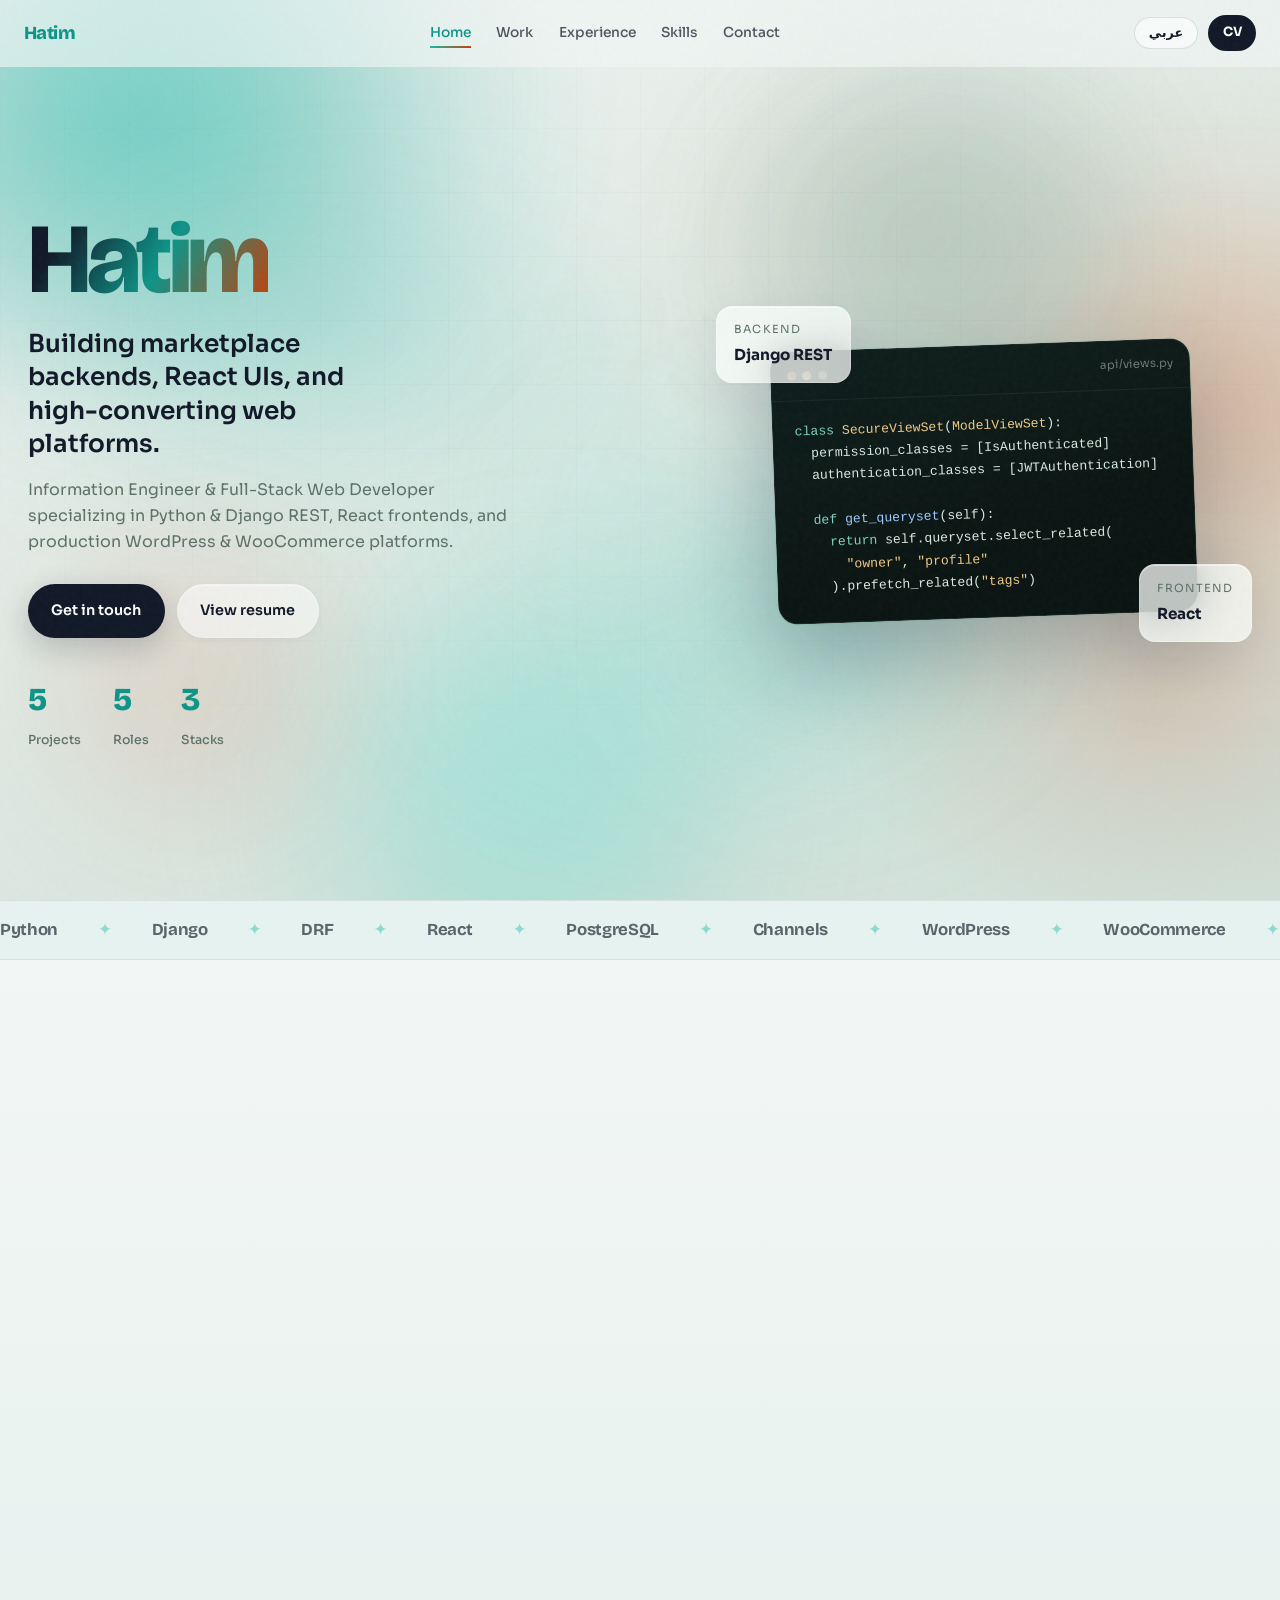
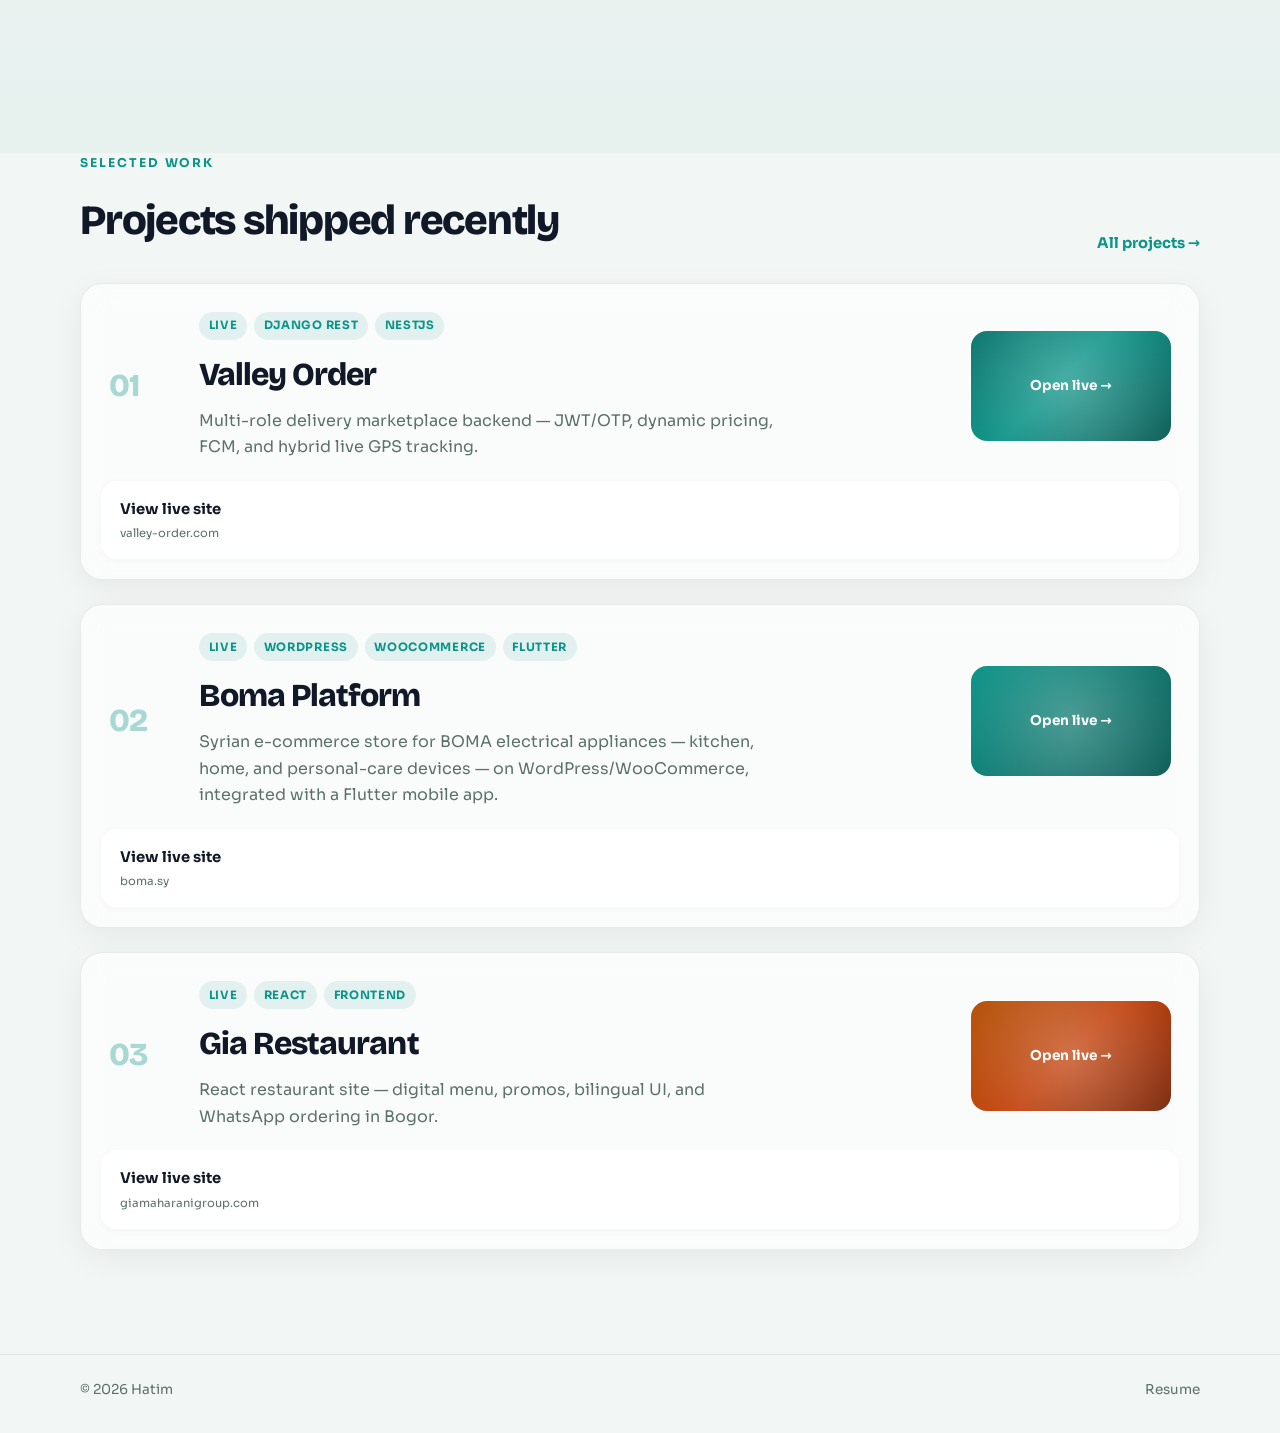
==== index.html @ 48b0f2b5 "Initial commit: Hatim Slami static developer portfolio. Co-authored-by: Cursor <cursoragent@cursor.c" ====
﻿<!DOCTYPE html>
<html lang="en">
<head>
  <meta charset="UTF-8">
  <meta name="viewport" content="width=device-width, initial-scale=1.0">
  <meta name="description" content="Hatim — Information Engineer & Full-Stack Web Developer specializing in Python, Django REST Framework, WordPress & WooCommerce.">
  <title>Hatim | Python (Django) & Full-Stack Developer</title>
  <link rel="preconnect" href="https://fonts.googleapis.com">
  <link rel="preconnect" href="https://fonts.gstatic.com" crossorigin>
  <link href="https://fonts.googleapis.com/css2?family=Bricolage+Grotesque:opsz,wght@12..96,500;12..96,700;12..96,800&family=Sora:wght@400;500;600;700&family=IBM+Plex+Sans+Arabic:wght@400;500;600;700&display=swap" rel="stylesheet">
  <link rel="stylesheet" href="css/styles.css">
</head>
<body data-page="home">
  <div class="cursor-glow" id="cursorGlow" aria-hidden="true"></div>
  <div class="noise" aria-hidden="true"></div>

  <header class="site-header" id="header">
    <a class="logo" href="index.html"><span>Hatim</span></a>
    <nav class="nav" id="nav">
      <a href="index.html" data-nav="home" data-i18n="nav.home">Home</a>
      <a href="work.html" data-nav="work" data-i18n="nav.work">Work</a>
      <a href="experience.html" data-nav="experience" data-i18n="nav.experience">Experience</a>
      <a href="skills.html" data-nav="skills" data-i18n="nav.skills">Skills</a>
      <a href="contact.html" data-nav="contact" data-i18n="nav.contact">Contact</a>
    </nav>
    <div class="header-actions">
      <button class="lang-toggle" type="button" data-i18n-aria="nav.langAria">عربي</button>
      <a class="header-cta" href="resume.html" data-i18n="nav.cv">CV</a>
      <button class="nav-toggle" id="navToggle" data-i18n-aria="nav.menu" aria-label="Menu">
        <span></span><span></span>
      </button>
    </div>
  </header>

  <main>
    <section class="hero">
      <div class="hero-bg" aria-hidden="true">
        <div class="hero-mesh"></div>
        <div class="aurora" id="aurora">
          <div class="aurora-blob aurora-blob-1"></div>
          <div class="aurora-blob aurora-blob-2"></div>
          <div class="aurora-blob aurora-blob-3"></div>
          <div class="aurora-blob aurora-blob-4"></div>
          <div class="aurora-plasma"></div>
        </div>
        <div class="hero-orb hero-orb-1"></div>
        <div class="hero-orb hero-orb-2"></div>
        <div class="hero-orb hero-orb-3"></div>
        <div class="hero-lines"></div>
      </div>

      <div class="hero-content">
        <p class="hero-brand split-text single" data-split="brand">
          <span class="word">Hatim</span>
        </p>
        <h1 class="split-text" data-split="headline" data-i18n="home.headline">Building marketplace backends, React UIs, and high-converting web platforms.</h1>
        <p class="hero-lead reveal-blur" data-delay="1" data-i18n="home.lead">
          Information Engineer &amp; Full-Stack Web Developer specializing in Python &amp; Django REST, React frontends, and production WordPress &amp; WooCommerce platforms.
        </p>
        <div class="hero-actions reveal-blur" data-delay="2">
          <a class="btn btn-primary magnetic" href="contact.html" data-i18n="home.ctaTouch"><span>Get in touch</span></a>
          <a class="btn btn-ghost magnetic" href="resume.html" data-i18n="home.ctaCv"><span>View resume</span></a>
        </div>
        <div class="hero-stats reveal-blur" data-delay="3">
          <div><strong data-count="5">0</strong><span data-i18n="home.statProjects">Projects</span></div>
          <div><strong data-count="5">0</strong><span data-i18n="home.statRoles">Roles</span></div>
          <div><strong data-count="3">0</strong><span data-i18n="home.statStacks">Stacks</span></div>
        </div>
      </div>

      <div class="hero-visual reveal-scale" aria-hidden="true">
        <div class="stack-card stack-card-1">
          <span class="stack-label" data-i18n="home.stackBackend">Backend</span>
          <strong>Django REST</strong>
        </div>
        <div class="stack-card stack-card-2">
          <span class="stack-label" data-i18n="home.stackFrontend">Frontend</span>
          <strong>React</strong>
        </div>
        <div class="code-panel">
          <div class="code-top">
            <span></span><span></span><span></span>
            <em>api/views.py</em>
          </div>
          <pre><code><span class="kw">class</span> <span class="type">SecureViewSet</span>(<span class="type">ModelViewSet</span>):
  permission_classes = [IsAuthenticated]
  authentication_classes = [JWTAuthentication]

  <span class="kw">def</span> <span class="fn">get_queryset</span>(self):
    <span class="kw">return</span> self.queryset.select_related(
      <span class="type">"owner"</span>, <span class="type">"profile"</span>
    ).prefetch_related(<span class="type">"tags"</span>)</code></pre>
        </div>
      </div>
    </section>

    <div class="marquee" aria-hidden="true">
      <div class="marquee-track">
        <span>Python</span><span>Django</span><span>DRF</span><span>React</span><span>PostgreSQL</span><span>Channels</span><span>WordPress</span><span>WooCommerce</span><span>NestJS</span>
        <span>Python</span><span>Django</span><span>DRF</span><span>React</span><span>PostgreSQL</span><span>Channels</span><span>WordPress</span><span>WooCommerce</span><span>NestJS</span>
      </div>
    </div>

    <section class="section about">
      <div class="container narrow">
        <p class="eyebrow reveal-blur" data-i18n="home.aboutEyebrow">About</p>
        <h2 class="split-text" data-split="section" data-i18n="home.aboutTitle">Full-stack engineer focused on APIs, React UIs, and conversion.</h2>
        <p class="reveal-blur" data-i18n="home.aboutBody">
          I design and ship Django REST backends with JWT auth, realtime tracking, and clean data models —
          plus React frontends and production WordPress &amp; WooCommerce platforms tuned for speed, security, and UX.
        </p>
        <div class="home-preview reveal-blur">
          <div class="home-preview-grid">
            <article class="home-card">
              <strong data-i18n="home.cardWork">Work</strong>
              <span data-i18n="home.cardWorkBody">Live: Valley Order, Adam Events, Boma, Digital Arabic, Gia, and more.</span>
              <a href="work.html" data-i18n="home.cardWorkLink">View projects →</a>
            </article>
            <article class="home-card">
              <strong data-i18n="home.cardExp">Experience</strong>
              <span data-i18n="home.cardExpBody">Marketplace backend at Valley Order (Jibran), plus WordPress &amp; React delivery.</span>
              <a href="experience.html" data-i18n="home.cardExpLink">See timeline →</a>
            </article>
            <article class="home-card">
              <strong data-i18n="home.cardSkills">Skills</strong>
              <span data-i18n="home.cardSkillsBody">Django REST, React, PostgreSQL, Channels, WooCommerce, and CI/CD.</span>
              <a href="skills.html" data-i18n="home.cardSkillsLink">Explore skills →</a>
            </article>
          </div>
        </div>
      </div>
    </section>

    <section class="section featured-work">
      <div class="container">
        <div class="featured-head reveal-blur">
          <div>
            <p class="eyebrow" data-i18n="home.featuredEyebrow">Selected work</p>
            <h2 data-i18n="home.featuredTitle">Projects shipped recently</h2>
          </div>
          <a href="work.html" data-i18n="home.featuredAll">All projects →</a>
        </div>

        <div class="work-list">
          <article class="work-item spotlight-card tilt-card reveal-blur">
            <div class="spotlight" aria-hidden="true"></div>
            <div class="tilt-glow" aria-hidden="true"></div>
            <a class="work-main-link" href="https://valley-order.com/" target="_blank" rel="noopener" aria-label="Open Valley Order">
              <div class="work-index">01</div>
              <div class="work-body">
                <div class="work-tags"><span data-i18n="tag.live">Live</span><span>Django REST</span><span>NestJS</span></div>
                <h3 data-i18n="home.valleyTitle">Valley Order</h3>
                <p data-i18n="home.valleyDesc">Multi-role delivery marketplace backend — JWT/OTP, dynamic pricing, FCM, and hybrid live GPS tracking.</p>
              </div>
              <div class="work-preview valley">
                <div class="preview-glow"></div>
                <span data-i18n="home.bomaPreview">Open live →</span>
              </div>
            </a>
            <div class="work-actions work-actions-grid cols-1">
              <a class="work-action live" href="https://valley-order.com/" target="_blank" rel="noopener">
                <strong data-i18n="home.bomaAction">View live site</strong>
                <span>valley-order.com</span>
              </a>
            </div>
          </article>

          <article class="work-item spotlight-card tilt-card reveal-blur">
            <div class="spotlight" aria-hidden="true"></div>
            <div class="tilt-glow" aria-hidden="true"></div>
            <a class="work-main-link" href="https://boma.sy/" target="_blank" rel="noopener" aria-label="Open Boma Platform">
              <div class="work-index">02</div>
              <div class="work-body">
                <div class="work-tags"><span data-i18n="tag.live">Live</span><span>WordPress</span><span>WooCommerce</span><span>Flutter</span></div>
                <h3>Boma Platform</h3>
                <p data-i18n="home.bomaDesc">Syrian e-commerce store for BOMA electrical appliances — kitchen, home, and personal-care devices — on WordPress/WooCommerce, integrated with a Flutter mobile app.</p>
              </div>
              <div class="work-preview">
                <div class="preview-glow"></div>
                <span data-i18n="home.bomaPreview">Open live →</span>
              </div>
            </a>
            <div class="work-actions work-actions-grid cols-1">
              <a class="work-action live" href="https://boma.sy/" target="_blank" rel="noopener">
                <strong data-i18n="home.bomaAction">View live site</strong>
                <span>boma.sy</span>
              </a>
            </div>
          </article>

          <article class="work-item spotlight-card tilt-card reveal-blur">
            <div class="spotlight" aria-hidden="true"></div>
            <div class="tilt-glow" aria-hidden="true"></div>
            <a class="work-main-link" href="https://www.giamaharanigroup.com/" target="_blank" rel="noopener" aria-label="Open Gia">
              <div class="work-index">03</div>
              <div class="work-body">
                <div class="work-tags"><span data-i18n="tag.live">Live</span><span>React</span><span>Frontend</span></div>
                <h3 data-i18n="home.giaTitle">Gia Restaurant</h3>
                <p data-i18n="home.giaDesc">React restaurant site — digital menu, promos, bilingual UI, and WhatsApp ordering in Bogor.</p>
              </div>
              <div class="work-preview gia">
                <div class="preview-glow"></div>
                <span data-i18n="home.bomaPreview">Open live →</span>
              </div>
            </a>
            <div class="work-actions work-actions-grid cols-1">
              <a class="work-action live" href="https://www.giamaharanigroup.com/" target="_blank" rel="noopener">
                <strong data-i18n="home.bomaAction">View live site</strong>
                <span>giamaharanigroup.com</span>
              </a>
            </div>
          </article>
        </div>
      </div>
    </section>
  </main>

  <footer class="site-footer">
    <div class="container footer-inner">
      <span>© <span id="year"></span> Hatim</span>
      <a href="resume.html" data-i18n="footer.resume">Resume (PDF)</a>
    </div>
  </footer>

  <script src="js/i18n.js"></script>
  <script src="js/main.js"></script>
</body>
</html>
---- css/styles.css ----
:root {
  --ink: #111827;
  --ink-soft: #1f2937;
  --muted: #5c7168;
  --paper: #f2f6f4;
  --paper-2: #e5ede8;
  --teal: #0d9488;
  --teal-bright: #14b8a6;
  --mint: #5eead4;
  --copper: #c2410c;
  --copper-bright: #ea580c;
  --white: #fbfffd;
  --ease: cubic-bezier(0.16, 1, 0.3, 1);
  --ease-spring: cubic-bezier(0.34, 1.45, 0.64, 1);
  --font-display: "Bricolage Grotesque", system-ui, sans-serif;
  --font-body: "Sora", system-ui, sans-serif;
  --spotlight: rgba(13, 148, 136, 0.18);
  --glow-teal: rgba(20, 184, 166, 0.45);
  --glow-copper: rgba(194, 65, 12, 0.4);
  --glass: rgba(255, 255, 255, 0.62);
  --glass-border: rgba(17, 24, 39, 0.08);
  --glass-blur: 14px;
  --radius-lg: 22px;
  --radius-md: 16px;
  --shadow-soft: 0 8px 32px rgba(17, 24, 39, 0.06);
  --shadow-elevated: 0 20px 60px rgba(17, 24, 39, 0.1);
}

*, *::before, *::after { box-sizing: border-box; margin: 0; padding: 0; }

html { scroll-behavior: smooth; }

body {
  font-family: var(--font-body);
  color: var(--ink);
  background: var(--paper);
  line-height: 1.65;
  overflow-x: clip;
  -webkit-font-smoothing: antialiased;
}

body.nav-open { overflow: hidden; }

.noise {
  pointer-events: none;
  position: fixed;
  inset: 0;
  z-index: 60;
  opacity: 0.035;
  background-image: url("data:image/svg+xml,%3Csvg viewBox='0 0 200 200' xmlns='http://www.w3.org/2000/svg'%3E%3Cfilter id='n'%3E%3CfeTurbulence type='fractalNoise' baseFrequency='0.9' numOctaves='4' stitchTiles='stitch'/%3E%3C/filter%3E%3Crect width='100%25' height='100%25' filter='url(%23n)'/%3E%3C/svg%3E");
}

.cursor-glow {
  position: fixed;
  width: 360px;
  height: 360px;
  border-radius: 50%;
  pointer-events: none;
  z-index: 1;
  background: radial-gradient(circle, rgba(20, 184, 166, 0.14), rgba(194, 65, 12, 0.06) 45%, transparent 70%);
  transform: translate(-50%, -50%);
  opacity: 0;
  transition: opacity 0.4s ease;
  mix-blend-mode: multiply;
}

.cursor-glow.on { opacity: 1; }

a { color: inherit; text-decoration: none; cursor: pointer; }
ul, ol { list-style: none; }

.container {
  width: min(1120px, calc(100% - 3rem));
  margin-inline: auto;
}

.container.narrow { width: min(720px, calc(100% - 3rem)); }

/* Header */
.site-header {
  position: fixed;
  inset: 0 0 auto;
  z-index: 50;
  display: flex;
  align-items: center;
  justify-content: space-between;
  gap: 1rem;
  padding: 0.95rem 1.5rem;
  backdrop-filter: blur(var(--glass-blur));
  -webkit-backdrop-filter: blur(var(--glass-blur));
  background: rgba(242, 246, 244, 0.65);
  border-bottom: 1px solid transparent;
  transition: border-color 0.25s ease, background 0.25s ease, padding 0.25s ease, box-shadow 0.25s ease;
}

.site-header.scrolled {
  border-bottom-color: var(--glass-border);
  background: rgba(242, 246, 244, 0.88);
  padding-block: 0.75rem;
  box-shadow: 0 4px 24px rgba(17, 24, 39, 0.06);
}

.logo {
  font-family: var(--font-display);
  font-weight: 800;
  font-size: 1.15rem;
  letter-spacing: -0.03em;
}

.logo span { color: var(--teal); }

.header-actions {
  display: flex;
  align-items: center;
  gap: 0.65rem;
}

.lang-toggle {
  font-family: inherit;
  font-size: 0.8rem;
  font-weight: 700;
  padding: 0.45rem 0.85rem;
  border-radius: 999px;
  border: 1.5px solid rgba(17, 24, 39, 0.12);
  background: rgba(255, 255, 255, 0.55);
  color: var(--ink);
  cursor: pointer;
  backdrop-filter: blur(10px);
  -webkit-backdrop-filter: blur(10px);
  transition: background 0.2s ease, border-color 0.2s ease, color 0.2s ease, transform 0.2s var(--ease);
}

.lang-toggle:hover {
  border-color: var(--teal);
  color: var(--teal);
  transform: translateY(-1px);
}

body.is-ar {
  font-family: "IBM Plex Sans Arabic", var(--font-body);
}

body.is-ar .logo,
body.is-ar .hero-brand,
body.is-ar h1,
body.is-ar h2,
body.is-ar h3,
body.is-ar .section-title,
body.is-ar .page-hero h1,
body.is-ar .work-body h3,
body.is-ar .marquee-track {
  font-family: "IBM Plex Sans Arabic", var(--font-display);
}

html[dir="rtl"] .nav a::after {
  transform-origin: right;
}

html[dir="rtl"] .timeline-item {
  padding: 1.85rem 1.5rem 1.85rem 0;
  transform: translateX(12px);
}

html[dir="rtl"] .timeline-item.visible {
  transform: translateX(0);
}

html[dir="rtl"] .timeline-rail {
  left: auto;
  right: 0;
}

html[dir="rtl"] .timeline-rail::before {
  left: auto;
  right: -5px;
}

html[dir="rtl"] .marquee-track {
  animation-direction: reverse;
}

.nav {
  display: flex;
  gap: 1.6rem;
  font-size: 0.86rem;
  font-weight: 500;
}

.nav a {
  position: relative;
  opacity: 0.72;
  transition: opacity 0.2s ease, color 0.2s ease;
}

.nav a::after {
  content: '';
  position: absolute;
  left: 0;
  bottom: -4px;
  width: 100%;
  height: 2px;
  background: linear-gradient(90deg, var(--teal-bright), var(--copper));
  transform: scaleX(0);
  transform-origin: left;
  transition: transform 0.35s var(--ease);
}

.nav a:hover { opacity: 1; color: var(--teal); }
.nav a:hover::after { transform: scaleX(1); }

.header-cta {
  font-size: 0.8rem;
  font-weight: 700;
  padding: 0.45rem 0.9rem;
  border-radius: 999px;
  background: var(--ink);
  color: var(--white);
  transition: transform 0.25s var(--ease), background 0.2s ease;
}

.header-cta:hover {
  background: var(--teal);
  transform: translateY(-1px);
}

.nav-toggle {
  display: none;
  width: 44px;
  height: 44px;
  border: none;
  background: transparent;
  cursor: pointer;
  flex-direction: column;
  justify-content: center;
  gap: 7px;
}

.nav-toggle span {
  display: block;
  height: 2px;
  width: 22px;
  background: var(--ink);
  transition: transform 0.3s var(--ease);
}

/* Hero */
.hero {
  min-height: 100vh;
  min-height: 100dvh;
  display: grid;
  grid-template-columns: 1.1fr 0.9fr;
  align-items: center;
  gap: 2rem;
  padding: 7.5rem 1.75rem 3.5rem;
  position: relative;
  overflow: hidden;
}

.hero-bg { position: absolute; inset: 0; }

.hero-mesh {
  position: absolute;
  inset: 0;
  background:
    radial-gradient(ellipse 70% 55% at 10% 15%, rgba(20, 184, 166, 0.2), transparent 55%),
    radial-gradient(ellipse 50% 45% at 90% 80%, rgba(194, 65, 12, 0.14), transparent 50%),
    linear-gradient(155deg, #f2f6f4 0%, #e2ebe6 42%, #d0e0d8 100%);
}

/* Soft Aurora / Plasma Wave */
.aurora {
  position: absolute;
  inset: -10% -5%;
  overflow: hidden;
  pointer-events: none;
  isolation: isolate;
}

.aurora-blob {
  position: absolute;
  border-radius: 50%;
  filter: blur(80px);
  mix-blend-mode: multiply;
  will-change: transform, opacity;
}

.aurora-blob-1 {
  width: 55vw;
  height: 55vw;
  max-width: 720px;
  max-height: 720px;
  background: radial-gradient(circle, rgba(20, 184, 166, 0.55) 0%, rgba(13, 148, 136, 0.2) 45%, transparent 70%);
  top: -15%;
  left: -10%;
  animation: aurora-drift-1 18s ease-in-out infinite;
}

.aurora-blob-2 {
  width: 45vw;
  height: 45vw;
  max-width: 580px;
  max-height: 580px;
  background: radial-gradient(circle, rgba(194, 65, 12, 0.4) 0%, rgba(234, 88, 12, 0.15) 40%, transparent 68%);
  top: 20%;
  right: -12%;
  animation: aurora-drift-2 22s ease-in-out infinite;
}

.aurora-blob-3 {
  width: 38vw;
  height: 38vw;
  max-width: 480px;
  max-height: 480px;
  background: radial-gradient(circle, rgba(110, 231, 212, 0.5) 0%, rgba(20, 184, 166, 0.18) 50%, transparent 70%);
  bottom: -5%;
  left: 25%;
  animation: aurora-drift-3 16s ease-in-out infinite;
}

.aurora-blob-4 {
  width: 30vw;
  height: 30vw;
  max-width: 380px;
  max-height: 380px;
  background: radial-gradient(circle, rgba(13, 148, 136, 0.35) 0%, transparent 65%);
  top: 45%;
  left: 50%;
  animation: aurora-drift-4 20s ease-in-out infinite;
}

.aurora-plasma {
  position: absolute;
  inset: 0;
  background:
    radial-gradient(ellipse 40% 30% at 30% 40%, rgba(20, 184, 166, 0.22), transparent 60%),
    radial-gradient(ellipse 35% 40% at 70% 30%, rgba(194, 65, 12, 0.16), transparent 55%),
    radial-gradient(ellipse 50% 35% at 55% 70%, rgba(110, 231, 212, 0.18), transparent 60%);
  filter: blur(40px);
  opacity: 0.85;
  animation: plasma-wave 14s ease-in-out infinite alternate;
  mix-blend-mode: soft-light;
}

@keyframes aurora-drift-1 {
  0%, 100% { transform: translate(0, 0) scale(1) rotate(0deg); opacity: 0.9; }
  33% { transform: translate(8%, 12%) scale(1.12) rotate(8deg); opacity: 1; }
  66% { transform: translate(-4%, 6%) scale(0.95) rotate(-4deg); opacity: 0.75; }
}

@keyframes aurora-drift-2 {
  0%, 100% { transform: translate(0, 0) scale(1) rotate(0deg); }
  40% { transform: translate(-10%, 8%) scale(1.15) rotate(-10deg); }
  70% { transform: translate(6%, -6%) scale(0.9) rotate(6deg); }
}

@keyframes aurora-drift-3 {
  0%, 100% { transform: translate(0, 0) scale(1); opacity: 0.8; }
  50% { transform: translate(12%, -10%) scale(1.2); opacity: 1; }
}

@keyframes aurora-drift-4 {
  0%, 100% { transform: translate(-50%, 0) scale(1) rotate(0deg); }
  50% { transform: translate(-40%, -15%) scale(1.25) rotate(15deg); }
}

@keyframes plasma-wave {
  0% {
    transform: translate(0, 0) scale(1);
    opacity: 0.7;
  }
  50% {
    transform: translate(-3%, 4%) scale(1.08);
    opacity: 0.95;
  }
  100% {
    transform: translate(4%, -2%) scale(1.04);
    opacity: 0.8;
  }
}

.hero-lines {
  position: absolute;
  inset: 0;
  background-image:
    linear-gradient(rgba(17, 24, 39, 0.03) 1px, transparent 1px),
    linear-gradient(90deg, rgba(17, 24, 39, 0.03) 1px, transparent 1px);
  background-size: 64px 64px;
  mask-image: radial-gradient(ellipse 75% 65% at 50% 35%, black, transparent);
  animation: grid-drift 28s linear infinite;
  opacity: 0.7;
}

@keyframes grid-drift {
  from { background-position: 0 0; }
  to { background-position: 64px 64px; }
}

.hero-orb {
  position: absolute;
  border-radius: 50%;
  filter: blur(70px);
  animation: float 12s ease-in-out infinite;
  opacity: 0.55;
}

.hero-orb-1 {
  width: 360px; height: 360px;
  background: rgba(13, 148, 136, 0.28);
  top: 8%; right: 12%;
}

.hero-orb-2 {
  width: 260px; height: 260px;
  background: rgba(194, 65, 12, 0.22);
  bottom: 10%; left: 5%;
  animation-delay: -4s;
}

.hero-orb-3 {
  width: 180px; height: 180px;
  background: rgba(110, 231, 212, 0.26);
  top: 45%; left: 40%;
  animation-delay: -8s;
}

@keyframes float {
  0%, 100% { transform: translate(0, 0) scale(1); }
  50% { transform: translate(20px, -28px) scale(1.08); }
}

.hero-content, .hero-visual { position: relative; z-index: 2; }

.hero-brand {
  font-family: var(--font-display);
  font-size: clamp(3.4rem, 9vw, 6.2rem);
  font-weight: 800;
  line-height: 0.92;
  letter-spacing: -0.045em;
  margin-bottom: 1.35rem;
  display: flex;
  flex-wrap: wrap;
  gap: 0.2em;
}

.hero-brand .word {
  display: inline-block;
  background: linear-gradient(120deg, var(--ink) 25%, var(--teal) 100%);
  -webkit-background-clip: text;
  background-clip: text;
  color: transparent;
}

.hero-brand .word:nth-child(2) {
  background: linear-gradient(120deg, var(--teal) 5%, var(--copper) 95%);
  -webkit-background-clip: text;
  background-clip: text;
}

.hero h1 {
  font-family: var(--font-body);
  font-size: clamp(1.2rem, 2.3vw, 1.55rem);
  font-weight: 600;
  max-width: 18ch;
  line-height: 1.35;
  margin-bottom: 1rem;
}

.hero-lead {
  max-width: 40ch;
  color: var(--muted);
  margin-bottom: 1.75rem;
}

.hero-actions {
  display: flex;
  flex-wrap: wrap;
  gap: 0.75rem;
  margin-bottom: 2.25rem;
}

.hero-stats {
  display: flex;
  gap: 2rem;
  flex-wrap: wrap;
}

.hero-stats div {
  display: flex;
  flex-direction: column;
  gap: 0.15rem;
}

.hero-stats strong {
  font-family: var(--font-display);
  font-size: 2rem;
  font-weight: 800;
  letter-spacing: -0.03em;
  color: var(--teal);
}

.hero-stats span {
  font-size: 0.78rem;
  color: var(--muted);
  font-weight: 500;
}

.btn {
  display: inline-flex;
  align-items: center;
  justify-content: center;
  padding: 0.9rem 1.4rem;
  font-family: inherit;
  font-size: 0.9rem;
  font-weight: 600;
  border-radius: 999px;
  border: 1.5px solid transparent;
  position: relative;
  overflow: hidden;
  transition: transform 0.3s var(--ease-spring), background 0.2s ease, color 0.2s ease, border-color 0.2s ease, box-shadow 0.3s ease;
}

.btn span { position: relative; z-index: 1; }
.btn { cursor: pointer; }

.btn-primary {
  background: var(--ink);
  color: var(--white);
  box-shadow: 0 10px 30px rgba(17, 24, 39, 0.2);
}

.btn-primary:hover {
  background: var(--teal);
  box-shadow: 0 14px 36px rgba(13, 148, 136, 0.3);
}

.btn-ghost {
  background: rgba(255, 255, 255, 0.55);
  border-color: rgba(255, 255, 255, 0.22);
  backdrop-filter: blur(12px);
  -webkit-backdrop-filter: blur(12px);
  box-shadow: 0 2px 8px rgba(17, 24, 39, 0.04), inset 0 1px 0 rgba(255, 255, 255, 0.4);
}

.btn-ghost:hover {
  border-color: var(--teal);
  color: var(--teal);
}

.hero-visual {
  display: grid;
  place-items: center;
  position: relative;
  min-height: 420px;
}

.stack-card {
  position: absolute;
  padding: 0.85rem 1.1rem;
  background: rgba(251, 255, 253, 0.75);
  border: 1px solid rgba(255, 255, 255, 0.25);
  border-radius: var(--radius-md);
  backdrop-filter: blur(16px);
  -webkit-backdrop-filter: blur(16px);
  box-shadow: var(--shadow-elevated), inset 0 1px 0 rgba(255, 255, 255, 0.5);
  z-index: 3;
  animation: card-float 6s ease-in-out infinite;
}

.stack-card .stack-label {
  display: block;
  font-size: 0.7rem;
  text-transform: uppercase;
  letter-spacing: 0.1em;
  color: var(--muted);
  margin-bottom: 0.2rem;
}

.stack-card strong {
  font-size: 0.95rem;
  font-weight: 700;
}

.stack-card-1 {
  top: 8%;
  left: 0;
  animation-delay: 0s;
}

.stack-card-2 {
  bottom: 12%;
  right: 0;
  animation-delay: -2.5s;
}

@keyframes card-float {
  0%, 100% { transform: translateY(0); }
  50% { transform: translateY(-10px); }
}

.code-panel {
  width: min(100%, 420px);
  background: linear-gradient(165deg, #0f1f1c, #0a1412 70%);
  color: #d9ebe1;
  border-radius: 20px;
  overflow: hidden;
  border: 1px solid rgba(255, 255, 255, 0.08);
  box-shadow:
    0 35px 90px rgba(17, 24, 39, 0.28),
    0 0 0 1px rgba(20, 184, 166, 0.08);
  transform: rotate(-2deg);
  transition: transform 0.5s var(--ease), box-shadow 0.5s ease;
}

.hero-visual:hover .code-panel {
  transform: rotate(0deg) scale(1.02);
  box-shadow:
    0 40px 100px rgba(17, 24, 39, 0.32),
    0 0 40px rgba(20, 184, 166, 0.12);
}

.code-top {
  display: flex;
  align-items: center;
  gap: 0.4rem;
  padding: 0.9rem 1rem;
  border-bottom: 1px solid rgba(255, 255, 255, 0.06);
}

.code-top span {
  width: 9px; height: 9px;
  border-radius: 50%;
  background: rgba(255, 255, 255, 0.18);
}

.code-top span:nth-child(1) { background: #e07a5f; }
.code-top span:nth-child(2) { background: #f2cc8f; }
.code-top span:nth-child(3) { background: #81b29a; }

.code-top em {
  margin-left: auto;
  font-style: normal;
  font-size: 0.72rem;
  opacity: 0.45;
}

.code-panel pre {
  padding: 1.25rem 1.35rem 1.5rem;
  font-size: 0.82rem;
  line-height: 1.7;
  overflow: auto;
  font-family: "Cascadia Code", "Fira Code", Consolas, monospace;
}

.code-panel .kw { color: #7dd3c0; }
.code-panel .type { color: #f0c987; }
.code-panel .fn { color: #9ecbff; }

/* Marquee */
.marquee {
  overflow: hidden;
  border-block: 1px solid rgba(17, 24, 39, 0.08);
  background: rgba(13, 148, 136, 0.05);
  padding: 0.95rem 0;
}

.marquee-track {
  display: flex;
  gap: 2.5rem;
  width: max-content;
  animation: marquee 28s linear infinite;
  font-family: var(--font-display);
  font-weight: 700;
  font-size: 1.05rem;
  letter-spacing: -0.02em;
  color: var(--ink-soft);
}

.marquee-track span { white-space: nowrap; opacity: 0.7; }
.marquee-track span::after {
  content: '✦';
  margin-left: 2.5rem;
  color: var(--teal-bright);
  opacity: 0.6;
}

@keyframes marquee {
  from { transform: translateX(0); }
  to { transform: translateX(-50%); }
}

/* Sections */
.section { padding: 6.5rem 0; position: relative; }

.eyebrow {
  font-size: 0.76rem;
  font-weight: 700;
  letter-spacing: 0.16em;
  text-transform: uppercase;
  color: var(--teal);
  margin-bottom: 0.85rem;
}

.section-title,
.about h2,
.contact h2 {
  font-family: var(--font-display);
  font-size: clamp(2.1rem, 4.4vw, 3.3rem);
  line-height: 1.1;
  font-weight: 800;
  letter-spacing: -0.035em;
  margin-bottom: 1.5rem;
}

.about {
  background: linear-gradient(180deg, transparent, rgba(13, 148, 136, 0.05));
}

.about p {
  font-size: 1.08rem;
  color: var(--ink-soft);
}

/* Work — Spotlight + Tilt cards */
.work-list { display: grid; gap: 1.5rem; }

.work-item {
  position: relative;
  border-radius: var(--radius-lg);
  background: var(--glass);
  border: 1px solid var(--glass-border);
  overflow: hidden;
  transform-style: preserve-3d;
  backdrop-filter: blur(var(--glass-blur));
  -webkit-backdrop-filter: blur(var(--glass-blur));
  box-shadow: var(--shadow-soft);
  transition:
    transform 0.35s var(--ease),
    box-shadow 0.35s ease,
    border-color 0.25s ease;
  --spotlight-x: 50%;
  --spotlight-y: 50%;
  --tilt-x: 0deg;
  --tilt-y: 0deg;
}

.spotlight-card .spotlight {
  pointer-events: none;
  position: absolute;
  inset: 0;
  z-index: 1;
  opacity: 0;
  background: radial-gradient(
    420px circle at var(--spotlight-x) var(--spotlight-y),
    var(--spotlight),
    transparent 55%
  );
  transition: opacity 0.35s ease;
}

.spotlight-card:hover .spotlight,
.spotlight-card.is-active .spotlight {
  opacity: 1;
}

.tilt-glow {
  pointer-events: none;
  position: absolute;
  inset: -1px;
  z-index: 0;
  border-radius: inherit;
  opacity: 0;
  background: linear-gradient(
    135deg,
    transparent 20%,
    rgba(20, 184, 166, 0.35) 40%,
    rgba(194, 65, 12, 0.3) 60%,
    transparent 80%
  );
  background-size: 200% 200%;
  background-position: var(--spotlight-x) var(--spotlight-y);
  mask:
    linear-gradient(#fff 0 0) content-box,
    linear-gradient(#fff 0 0);
  mask-composite: exclude;
  -webkit-mask-composite: xor;
  padding: 1.5px;
  transition: opacity 0.4s ease;
}

.tilt-card:hover .tilt-glow,
.tilt-card.is-active .tilt-glow {
  opacity: 1;
}

.work-item:hover,
.work-item.is-active {
  transform: perspective(900px) rotateX(var(--tilt-x)) rotateY(var(--tilt-y)) translateY(-4px);
  box-shadow:
    0 24px 60px rgba(17, 24, 39, 0.12),
    0 0 0 1px rgba(20, 184, 166, 0.12),
    0 0 40px rgba(20, 184, 166, 0.08);
  border-color: rgba(13, 148, 136, 0.22);
}

.work-item > *:not(.spotlight):not(.tilt-glow) {
  position: relative;
  z-index: 2;
}

.work-main-link {
  display: grid;
  grid-template-columns: 70px 1fr 200px;
  gap: 1.25rem;
  align-items: center;
  padding: 1.75rem 1.75rem 1.25rem;
  transition: background 0.25s ease;
}

.work-main-link:hover { background: rgba(13, 148, 136, 0.03); }

.work-index {
  font-family: var(--font-display);
  font-size: 2rem;
  font-weight: 800;
  color: rgba(13, 148, 136, 0.35);
  letter-spacing: -0.04em;
}

.work-tags {
  display: flex;
  gap: 0.45rem;
  margin-bottom: 0.55rem;
}

.work-tags span {
  font-size: 0.72rem;
  font-weight: 700;
  letter-spacing: 0.06em;
  text-transform: uppercase;
  padding: 0.28rem 0.6rem;
  border-radius: 999px;
  background: rgba(13, 148, 136, 0.1);
  color: var(--teal);
}

.work-body h3 {
  font-family: var(--font-display);
  font-size: clamp(1.5rem, 2.8vw, 2rem);
  font-weight: 800;
  letter-spacing: -0.03em;
  margin-bottom: 0.4rem;
}

.work-body p {
  color: var(--muted);
  max-width: 48ch;
}

.work-preview {
  height: 110px;
  border-radius: 16px;
  display: grid;
  place-items: center;
  position: relative;
  overflow: hidden;
  background: linear-gradient(135deg, #0d9488, #115e59);
  color: white;
  font-weight: 700;
  font-size: 0.85rem;
  transition: transform 0.35s var(--ease);
}

.work-main-link:hover .work-preview { transform: scale(1.03); }

.work-preview.alt {
  background: linear-gradient(135deg, #c2410c, #9a3412);
}

.preview-glow {
  position: absolute;
  inset: -40%;
  background: radial-gradient(circle, rgba(255,255,255,0.25), transparent 55%);
  animation: glow-spin 8s linear infinite;
}

@keyframes glow-spin {
  to { transform: rotate(360deg); }
}

.work-preview span { position: relative; z-index: 1; }

.work-actions {
  display: grid;
  grid-template-columns: 1fr 1fr;
  gap: 0.75rem;
  padding: 0 1.25rem 1.25rem;
}

.work-actions-grid {
  grid-template-columns: 1fr 1fr;
}

.work-action {
  display: flex;
  flex-direction: column;
  gap: 0.2rem;
  padding: 0.95rem 1.1rem;
  border-radius: var(--radius-md);
  border: 1.5px solid rgba(255, 255, 255, 0.2);
  background: var(--glass);
  backdrop-filter: blur(10px);
  -webkit-backdrop-filter: blur(10px);
  box-shadow: 0 2px 8px rgba(17, 24, 39, 0.03);
  transition: transform 0.2s var(--ease), border-color 0.2s ease, background 0.2s ease, box-shadow 0.2s ease;
  cursor: pointer;
}

.work-action strong {
  font-size: 0.92rem;
  font-weight: 700;
}

.work-action span {
  font-size: 0.72rem;
  color: var(--muted);
  overflow: hidden;
  text-overflow: ellipsis;
  white-space: nowrap;
}

.work-action.live:hover {
  border-color: var(--teal);
  background: rgba(13, 148, 136, 0.08);
  transform: translateY(-2px);
  color: var(--teal);
}

.work-action.code:hover {
  border-color: var(--ink);
  background: rgba(17, 24, 39, 0.06);
  transform: translateY(-2px);
}

/* Experience */
.experience {
  background:
    linear-gradient(135deg, rgba(13, 148, 136, 0.05), transparent 40%),
    var(--paper-2);
}

.timeline { display: grid; gap: 0; position: relative; }

.timeline-item {
  display: grid;
  grid-template-columns: 180px 1fr;
  gap: 1.5rem;
  padding: 1.85rem 0 1.85rem 1.5rem;
  position: relative;
  opacity: 0;
  transform: translateX(-12px);
  transition: opacity 0.45s var(--ease), transform 0.45s var(--ease);
}

.timeline-item.visible {
  opacity: 1;
  transform: translateX(0);
}

.timeline-rail {
  position: absolute;
  left: 0;
  top: 0;
  bottom: 0;
  width: 2px;
  background: rgba(13, 148, 136, 0.15);
}

.timeline-rail::before {
  content: '';
  position: absolute;
  left: -5px;
  top: 2rem;
  width: 12px;
  height: 12px;
  border-radius: 50%;
  background: var(--paper-2);
  border: 2.5px solid var(--teal);
  box-shadow: 0 0 0 4px rgba(13, 148, 136, 0.12);
  transition: transform 0.35s var(--ease-spring), background 0.3s ease;
}

.timeline-item.visible .timeline-rail::before {
  background: var(--teal-bright);
  transform: scale(1.15);
}

.timeline-when {
  font-size: 0.84rem;
  font-weight: 700;
  color: var(--teal);
}

.timeline-body h3 {
  font-size: 1.15rem;
  font-weight: 700;
  margin-bottom: 0.25rem;
}

.company {
  color: var(--muted);
  font-size: 0.92rem;
  margin-bottom: 0.65rem;
}

.timeline-body > p:last-child {
  color: var(--ink-soft);
  max-width: 58ch;
}

/* Skills */
.skill-cloud {
  display: flex;
  flex-wrap: wrap;
  gap: 0.65rem;
  margin-bottom: 3.5rem;
}

.skill-cloud li {
  padding: 0.6rem 1rem;
  background: var(--glass);
  border: 1px solid rgba(255, 255, 255, 0.2);
  border-radius: 999px;
  font-size: 0.85rem;
  font-weight: 600;
  color: var(--ink-soft);
  backdrop-filter: blur(10px);
  -webkit-backdrop-filter: blur(10px);
  box-shadow: 0 2px 8px rgba(17, 24, 39, 0.04);
  opacity: 0;
  transform: translateY(12px) scale(0.96);
  transition: background 0.2s ease, transform 0.25s var(--ease-spring), opacity 0.35s ease, border-color 0.2s ease, box-shadow 0.2s ease;
}

.skill-cloud li.visible {
  opacity: 1;
  transform: translateY(0) scale(1);
}

.skill-cloud li:hover {
  background: rgba(13, 148, 136, 0.12);
  border-color: var(--teal);
  transform: translateY(-3px) scale(1.03);
  color: var(--teal);
  box-shadow: 0 6px 20px rgba(13, 148, 136, 0.1);
}

.ai-block {
  margin: 0 0 3rem;
  padding: 1.75rem;
  border-radius: var(--radius-lg);
  background: linear-gradient(135deg, rgba(13, 148, 136, 0.06), rgba(194, 65, 12, 0.06));
  border: 1px solid rgba(255, 255, 255, 0.2);
  backdrop-filter: blur(var(--glass-blur));
  -webkit-backdrop-filter: blur(var(--glass-blur));
  box-shadow: var(--shadow-soft), inset 0 1px 0 rgba(255, 255, 255, 0.4);
}

.ai-block h3 {
  font-family: var(--font-display);
  font-size: 1.5rem;
  font-weight: 800;
  letter-spacing: -0.03em;
  margin-bottom: 0.55rem;
}

.ai-block > p {
  color: var(--ink-soft);
  max-width: 62ch;
  margin-bottom: 1.1rem;
}

.ai-tools {
  display: flex;
  flex-wrap: wrap;
  gap: 0.6rem;
}

.ai-tools li {
  padding: 0.55rem 1rem;
  border-radius: 999px;
  background: var(--ink);
  color: var(--white);
  font-size: 0.85rem;
  font-weight: 700;
  transition: transform 0.25s var(--ease), background 0.2s ease;
}

.ai-tools li:hover {
  background: var(--teal);
  transform: translateY(-2px);
}

.edu-certs {
  display: grid;
  grid-template-columns: 1fr 1fr;
  gap: 2.5rem;
  padding-top: 2rem;
  border-top: 1px solid rgba(17, 24, 39, 0.1);
}

.edu-certs h3 {
  font-family: var(--font-display);
  font-size: 1.6rem;
  font-weight: 800;
  letter-spacing: -0.03em;
  margin-bottom: 0.85rem;
}

.edu-certs p,
.edu-certs li {
  color: var(--ink-soft);
  font-size: 0.95rem;
}

.cert-list li {
  border-bottom: none;
  padding: 0;
}

.cert-list a {
  display: flex;
  justify-content: space-between;
  align-items: center;
  gap: 1rem;
  padding: 0.7rem 0.2rem;
  border-bottom: 1px dashed rgba(17, 24, 39, 0.1);
  transition: color 0.2s ease, padding 0.25s var(--ease);
}

.cert-list a span {
  flex-shrink: 0;
  font-size: 0.78rem;
  font-weight: 700;
  color: var(--teal);
  opacity: 0.75;
}

.cert-list a:hover {
  color: var(--teal);
  padding-left: 0.35rem;
}

.cert-list a:hover span { opacity: 1; }

/* Contact */
.page-shell {
  padding: 7rem 0 4.5rem;
  min-height: 70vh;
}

.page-hero {
  max-width: 640px;
  margin-bottom: 2.75rem;
}

.page-hero h1 {
  font-family: var(--font-display);
  font-size: clamp(2.1rem, 4.4vw, 3.3rem);
  line-height: 1.1;
  font-weight: 800;
  letter-spacing: -0.035em;
  margin-bottom: 1rem;
}

.page-hero p {
  color: var(--muted);
  font-size: 1.05rem;
}

.contact-layout {
  display: flex;
  gap: 1.25rem;
  align-items: flex-start;
}

.contact-layout > .contact-details {
  flex: 1.1;
}

.contact-layout > .contact-panel {
  flex: 0.9;
  margin-top: 0;
}

.contact-details {
  display: grid;
  gap: 0.85rem;
}

.contact-detail-card {
  display: flex;
  align-items: flex-start;
  gap: 1rem;
  padding: 1.15rem 1.25rem;
  border-radius: var(--radius-md);
  background: var(--glass);
  border: 1px solid rgba(255, 255, 255, 0.22);
  backdrop-filter: blur(var(--glass-blur));
  -webkit-backdrop-filter: blur(var(--glass-blur));
  box-shadow: var(--shadow-soft), inset 0 1px 0 rgba(255, 255, 255, 0.45);
  transition: border-color 0.2s ease, transform 0.25s var(--ease), box-shadow 0.25s ease;
}

.contact-detail-card:hover {
  border-color: rgba(13, 148, 136, 0.25);
  transform: translateY(-2px);
  box-shadow: var(--shadow-elevated);
}

.contact-detail-icon {
  width: 42px;
  height: 42px;
  border-radius: 12px;
  display: grid;
  place-items: center;
  flex-shrink: 0;
  background: rgba(13, 148, 136, 0.1);
  color: var(--teal);
  font-size: 1.1rem;
}

.contact-detail-card small {
  display: block;
  font-size: 0.72rem;
  font-weight: 700;
  letter-spacing: 0.08em;
  text-transform: uppercase;
  color: var(--muted);
  margin-bottom: 0.25rem;
}

.contact-detail-card a,
.contact-detail-card strong {
  font-size: 0.98rem;
  color: var(--ink);
  font-weight: 600;
}

.contact-detail-card a:hover {
  color: var(--teal);
}

.contact-panel {
  padding: 1.75rem;
  border-radius: var(--radius-lg);
  background: linear-gradient(165deg, rgba(13, 148, 136, 0.06), rgba(194, 65, 12, 0.05));
  border: 1px solid rgba(255, 255, 255, 0.2);
  backdrop-filter: blur(var(--glass-blur));
  -webkit-backdrop-filter: blur(var(--glass-blur));
  box-shadow: var(--shadow-elevated), inset 0 1px 0 rgba(255, 255, 255, 0.4);
}

.contact-panel h2 {
  font-family: var(--font-display);
  font-size: 1.45rem;
  margin-bottom: 0.65rem;
}

.contact-panel p {
  color: var(--muted);
  font-size: 0.95rem;
  margin-bottom: 1.35rem;
}

.contact-panel .btn-primary {
  width: 100%;
  margin-bottom: 1.25rem;
}

.contact-links {
  display: grid;
  gap: 0.65rem;
}

.contact-link-btn {
  display: flex;
  justify-content: space-between;
  align-items: center;
  gap: 1rem;
  padding: 0.85rem 1rem;
  border-radius: var(--radius-md);
  background: var(--glass);
  border: 1px solid rgba(255, 255, 255, 0.2);
  backdrop-filter: blur(10px);
  -webkit-backdrop-filter: blur(10px);
  transition: border-color 0.2s ease, background 0.2s ease, transform 0.2s var(--ease), box-shadow 0.2s ease;
  cursor: pointer;
}

.contact-link-btn:hover {
  border-color: rgba(13, 148, 136, 0.28);
  background: rgba(255, 255, 255, 0.85);
  transform: translateY(-1px);
  box-shadow: 0 6px 20px rgba(17, 24, 39, 0.06);
}

.contact-link-btn strong {
  font-size: 0.9rem;
}

.contact-link-btn span {
  font-size: 0.82rem;
  color: var(--muted);
}

@media (max-width: 820px) {
  .contact-layout {
    flex-direction: column;
  }
}

/* Legacy contact styles kept for compatibility */
.contact {
  position: relative;
  overflow: hidden;
}

.contact-bg {
  position: absolute;
  inset: 0;
  background:
    radial-gradient(ellipse 50% 60% at 20% 80%, rgba(20, 184, 166, 0.18), transparent),
    radial-gradient(ellipse 45% 50% at 85% 20%, rgba(194, 65, 12, 0.14), transparent),
    linear-gradient(180deg, var(--paper), #d2e2d9);
}

.contact .container { position: relative; z-index: 1; }

.contact-lead {
  color: var(--muted);
  margin-bottom: 2rem;
}

.contact-actions {
  display: flex;
  flex-wrap: wrap;
  justify-content: center;
  gap: 0.75rem;
}

.site-footer {
  padding: 1.5rem 0 2rem;
  border-top: 1px solid rgba(17, 24, 39, 0.08);
}

.footer-inner {
  display: flex;
  justify-content: space-between;
  gap: 1rem;
  font-size: 0.85rem;
  color: var(--muted);
}

.footer-inner a:hover { color: var(--teal); }

/* Reveal / SplitText / Animated Content */
.reveal-up,
.reveal-scale,
.reveal-blur {
  opacity: 0;
  transform: translateY(16px);
  transition:
    opacity 0.5s var(--ease),
    transform 0.5s var(--ease),
    filter 0.5s var(--ease);
}

.reveal-blur {
  filter: blur(6px);
  transform: translateY(14px);
}

.reveal-scale {
  transform: translateY(14px) scale(0.97);
}

.reveal-up.is-in,
.reveal-scale.is-in,
.reveal-blur.is-in {
  opacity: 1;
  transform: none;
  filter: blur(0);
}

.reveal-up[data-delay="1"],
.reveal-blur[data-delay="1"] { transition-delay: 0.12s; }
.reveal-up[data-delay="2"],
.reveal-blur[data-delay="2"] { transition-delay: 0.22s; }
.reveal-up[data-delay="3"],
.reveal-blur[data-delay="3"] { transition-delay: 0.32s; }

.split-text .word,
.split-text .split-word {
  display: inline-block;
  opacity: 0;
  filter: blur(8px);
  transform: translateY(0.8em);
  transition:
    opacity 0.5s var(--ease),
    transform 0.5s var(--ease),
    filter 0.5s var(--ease);
  will-change: opacity, transform, filter;
}

.split-text.is-in .word,
.split-text.is-in .split-word {
  opacity: 1;
  filter: blur(0);
  transform: translateY(0);
}

.hero-brand.split-text .word {
  /* keep gradient when visible; initial state set above */
}

.hero-brand.split-text:not(.is-in) .word {
  background: none;
  -webkit-background-clip: unset;
  background-clip: unset;
  color: var(--ink);
  opacity: 0;
}

.hero-brand.split-text.is-in .word:nth-child(1) {
  background: linear-gradient(120deg, var(--ink) 25%, var(--teal) 100%);
  -webkit-background-clip: text;
  background-clip: text;
  color: transparent;
}

.hero-brand.split-text.is-in .word:nth-child(2) {
  background: linear-gradient(120deg, var(--teal) 5%, var(--copper) 95%);
  -webkit-background-clip: text;
  background-clip: text;
  color: transparent;
}

@media (max-width: 900px) {
  .hero {
    grid-template-columns: 1fr;
    padding-top: 6.5rem;
    min-height: auto;
  }

  .hero-visual { min-height: 340px; }
  .code-panel { transform: none; width: 100%; }
  .stack-card-1 { left: 4%; }
  .stack-card-2 { right: 4%; }

  .aurora-blob {
    filter: blur(60px);
  }

  .aurora-blob-1 { width: 70vw; height: 70vw; }
  .aurora-blob-2 { width: 55vw; height: 55vw; }

  .work-main-link { grid-template-columns: 1fr; }
  .work-preview { height: 90px; }
  .work-actions { grid-template-columns: 1fr; }
  .timeline-item { grid-template-columns: 1fr; gap: 0.4rem; padding-left: 1.35rem; }

  html[dir="rtl"] .timeline-item {
    padding-left: 0;
    padding-right: 1.35rem;
  }
  .edu-certs { grid-template-columns: 1fr; }

  .header-cta { display: none; }

  .lang-toggle {
    font-size: 0.75rem;
    padding: 0.4rem 0.7rem;
  }

  .nav {
    position: fixed;
    inset: 64px 1rem auto;
    flex-direction: column;
    background: rgba(251, 255, 253, 0.82);
    backdrop-filter: blur(20px);
    -webkit-backdrop-filter: blur(20px);
    padding: 1.25rem;
    border-radius: var(--radius-md);
    border: 1px solid rgba(255, 255, 255, 0.25);
    box-shadow: var(--shadow-elevated), inset 0 1px 0 rgba(255, 255, 255, 0.5);
    opacity: 0;
    pointer-events: none;
    transform: translateY(-10px);
    transition: opacity 0.2s ease, transform 0.25s var(--ease);
  }

  .nav.open {
    opacity: 1;
    pointer-events: auto;
    transform: translateY(0);
  }

  .nav-toggle { display: flex; }
  .cursor-glow { display: none; }

  /* Soften 3D tilt on touch / small screens */
  .work-item:hover,
  .work-item.is-active {
    transform: translateY(-4px);
  }
}

@media (max-width: 640px) {
  .section { padding: 3.5rem 0; }
  .page-shell { padding: 5rem 0 3rem; }
  .hero { min-height: auto; padding: 5.5rem 1rem 2.5rem; }
  .hero-visual { display: none; }
  .hero-content { padding: 0; }
  h1 { font-size: clamp(1.8rem, 5vw, 2.5rem); }
  .hero-lead { font-size: 0.95rem; }
  .hero-actions { flex-direction: column; gap: 0.5rem; }
  .hero-actions .btn { width: 100%; }
  .hero-stats { gap: 1.25rem; }
  .aurora { overflow: hidden; }
  .aurora-blob { animation: none; }
  .aurora-blob-1 { width: 70vw; height: 70vw; }
  .aurora-blob-2 { width: 60vw; height: 60vw; }
  .aurora-blob-3 { width: 50vw; height: 50vw; }
  .aurora-blob-4 { width: 40vw; height: 40vw; }
  .work-main-link { grid-template-columns: 1fr; }
  .work-index { display: none; }
  .work-preview { height: 70px; }
  .work-actions { grid-template-columns: 1fr; }
  .timeline-item { padding-left: 1rem; }
}

@media (max-width: 480px) {
  .footer-inner { flex-direction: column; text-align: center; gap: 0.5rem; }
  .hero-stats strong { font-size: 1.6rem; }
  .btn { padding: 0.75rem 1.2rem; font-size: 0.85rem; }
}

@media (prefers-reduced-motion: reduce) {
  *, *::before, *::after {
    animation: none !important;
    transition-duration: 0.01ms !important;
  }

  .reveal-up,
  .reveal-scale,
  .reveal-blur,
  .split-text .word,
  .split-text .split-word,
  .skill-cloud li,
  .timeline-item {
    opacity: 1 !important;
    transform: none !important;
    filter: none !important;
  }

  .hero-brand.split-text .word {
    background: linear-gradient(120deg, var(--ink) 25%, var(--teal) 100%);
    -webkit-background-clip: text;
    background-clip: text;
    color: transparent;
  }

  .hero-brand.split-text .word:nth-child(2) {
    background: linear-gradient(120deg, var(--teal) 5%, var(--copper) 95%);
    -webkit-background-clip: text;
    background-clip: text;
  }
}

/* ─── Hatim extensions ─── */

.nav a.active {
  opacity: 1;
  color: var(--teal);
}

.nav a.active::after {
  transform: scaleX(1);
}

.hero-brand.single .word {
  background: linear-gradient(120deg, var(--ink) 15%, var(--teal) 55%, var(--copper) 100%);
  -webkit-background-clip: text;
  background-clip: text;
  color: transparent;
}

.hero-brand.split-text.single:not(.is-in) .word {
  background: none;
  -webkit-background-clip: unset;
  background-clip: unset;
  color: var(--ink);
}

.hero-brand.split-text.single.is-in .word {
  background: linear-gradient(120deg, var(--ink) 15%, var(--teal) 55%, var(--copper) 100%);
  -webkit-background-clip: text;
  background-clip: text;
  color: transparent;
}

.home-preview {
  margin-top: 2.75rem;
}

.home-preview-grid {
  display: grid;
  grid-template-columns: repeat(3, 1fr);
  gap: 1rem;
}

.home-card {
  padding: 1.35rem 1.4rem;
  border-radius: var(--radius-md);
  background: var(--glass);
  border: 1px solid var(--glass-border);
  backdrop-filter: blur(var(--glass-blur));
  -webkit-backdrop-filter: blur(var(--glass-blur));
  box-shadow: var(--shadow-soft);
  display: flex;
  flex-direction: column;
  gap: 0.55rem;
  transition: transform 0.25s var(--ease), border-color 0.2s ease, box-shadow 0.25s ease;
}

.home-card:hover {
  transform: translateY(-3px);
  border-color: rgba(13, 148, 136, 0.25);
  box-shadow: var(--shadow-elevated);
}

.home-card strong {
  font-family: var(--font-display);
  font-size: 1.2rem;
  font-weight: 800;
  letter-spacing: -0.02em;
}

.home-card span {
  color: var(--muted);
  font-size: 0.92rem;
  flex: 1;
}

.home-card a {
  font-size: 0.88rem;
  font-weight: 700;
  color: var(--teal);
}

.home-card a:hover { color: var(--copper); }

.featured-work {
  padding-top: 0;
}

.featured-head {
  display: flex;
  justify-content: space-between;
  align-items: flex-end;
  gap: 1rem;
  margin-bottom: 1.75rem;
  flex-wrap: wrap;
}

.featured-head h2 {
  font-family: var(--font-display);
  font-size: clamp(1.8rem, 3.5vw, 2.6rem);
  font-weight: 800;
  letter-spacing: -0.03em;
  margin: 0;
}

.featured-head a {
  font-weight: 700;
  color: var(--teal);
  font-size: 0.92rem;
}

.featured-head a:hover { color: var(--copper); }

/* Work filters */
.work-filters {
  display: flex;
  flex-wrap: wrap;
  gap: 0.55rem;
  margin-bottom: 1.75rem;
}

.work-filters button {
  font-family: inherit;
  font-size: 0.82rem;
  font-weight: 700;
  padding: 0.55rem 1.05rem;
  border-radius: 999px;
  border: 1.5px solid rgba(17, 24, 39, 0.1);
  background: var(--glass);
  color: var(--ink-soft);
  cursor: pointer;
  backdrop-filter: blur(10px);
  -webkit-backdrop-filter: blur(10px);
  transition: background 0.2s ease, color 0.2s ease, border-color 0.2s ease, transform 0.2s var(--ease);
}

.work-filters button:hover {
  border-color: var(--teal);
  color: var(--teal);
  transform: translateY(-1px);
}

.work-filters button.active {
  background: var(--ink);
  color: var(--white);
  border-color: var(--ink);
}

.work-item.is-filtered-out {
  display: none;
}

.work-actions-grid.cols-3 {
  grid-template-columns: repeat(3, 1fr);
}

.work-actions-grid.cols-1 {
  grid-template-columns: 1fr;
}

.work-action.is-disabled,
.work-action[aria-disabled="true"] {
  opacity: 0.55;
  pointer-events: none;
  cursor: default;
}

.work-preview.django {
  background: linear-gradient(135deg, #0f766e, #115e59);
}

.work-preview.streamlit {
  background: linear-gradient(135deg, #c2410c, #9a3412);
}

.work-preview.events {
  background: linear-gradient(135deg, #0d9488, #c2410c);
}

.work-preview.commerce {
  background: linear-gradient(135deg, #134e4a, #1e3a3a);
}

.work-preview.valley {
  background: linear-gradient(135deg, #0f766e, #0d9488 45%, #115e59);
}

.work-preview.gia {
  background: linear-gradient(135deg, #b45309, #c2410c 50%, #7c2d12);
}

.work-tags .tag-offline,
.work-tags span.tag-offline {
  background: rgba(17, 24, 39, 0.06);
  color: var(--muted);
}

.work-item.is-offline {
  opacity: 0.78;
}

.work-item.is-offline .work-preview {
  background: linear-gradient(135deg, #4b5563, #374151);
  filter: saturate(0.7);
}

.work-item.is-offline .work-preview .preview-glow {
  animation: none;
  opacity: 0.35;
}

.work-action.is-offline,
.work-action.muted {
  opacity: 0.7;
  border-style: dashed;
  cursor: default;
}

.work-action.is-offline:hover,
.work-action.muted:hover {
  transform: none;
  border-color: rgba(17, 24, 39, 0.12);
  background: var(--glass);
  color: inherit;
}

.site-chips {
  display: flex;
  flex-wrap: wrap;
  gap: 0.45rem;
  padding: 0 1.25rem 1.25rem;
}

.site-chip {
  display: inline-flex;
  align-items: center;
  gap: 0.4rem;
  padding: 0.45rem 0.75rem;
  border-radius: 999px;
  font-size: 0.78rem;
  font-weight: 600;
  border: 1px solid rgba(17, 24, 39, 0.1);
  background: rgba(255, 255, 255, 0.55);
  color: var(--ink-soft);
  transition: border-color 0.2s ease, color 0.2s ease, background 0.2s ease;
}

a.site-chip:hover {
  border-color: var(--teal);
  color: var(--teal);
  background: rgba(13, 148, 136, 0.08);
}

.site-chip .dot {
  width: 6px;
  height: 6px;
  border-radius: 50%;
  background: var(--teal-bright);
  flex-shrink: 0;
}

.site-chip.is-offline {
  opacity: 0.55;
  color: var(--muted);
  border-style: dashed;
  cursor: default;
  pointer-events: none;
}

.site-chip.is-offline .dot {
  background: #9ca3af;
}

.site-chip .chip-note {
  font-size: 0.68rem;
  font-weight: 500;
  opacity: 0.75;
}

/* Skills matrix */
.skills-matrix {
  display: grid;
  gap: 1.5rem;
  margin-bottom: 3rem;
}

.skill-group {
  padding: 1.5rem 1.6rem;
  border-radius: var(--radius-lg);
  background: var(--glass);
  border: 1px solid var(--glass-border);
  backdrop-filter: blur(var(--glass-blur));
  -webkit-backdrop-filter: blur(var(--glass-blur));
  box-shadow: var(--shadow-soft);
}

.skill-group h3 {
  font-family: var(--font-display);
  font-size: 1.25rem;
  font-weight: 800;
  letter-spacing: -0.02em;
  margin-bottom: 1rem;
  color: var(--teal);
}

.skill-group .skill-cloud {
  margin-bottom: 0;
}

/* Contact form */
.contact-form {
  display: grid;
  gap: 0.95rem;
  margin-bottom: 1.5rem;
}

.form-field {
  display: grid;
  gap: 0.35rem;
}

.form-field label {
  font-size: 0.75rem;
  font-weight: 700;
  letter-spacing: 0.06em;
  text-transform: uppercase;
  color: var(--muted);
}

.form-field input,
.form-field textarea {
  width: 100%;
  font-family: inherit;
  font-size: 0.95rem;
  padding: 0.85rem 1rem;
  border-radius: 12px;
  border: 1.5px solid rgba(17, 24, 39, 0.1);
  background: rgba(255, 255, 255, 0.75);
  color: var(--ink);
  outline: none;
  transition: border-color 0.2s ease, box-shadow 0.2s ease;
  resize: vertical;
}

.form-field input:focus,
.form-field textarea:focus {
  border-color: var(--teal);
  box-shadow: 0 0 0 3px rgba(13, 148, 136, 0.15);
}

.form-status {
  font-size: 0.88rem;
  color: var(--teal);
  min-height: 1.2em;
}

.form-status.error { color: var(--copper); }

.contact-panel .btn {
  width: 100%;
  border: none;
}

@media (max-width: 900px) {
  .home-preview-grid { grid-template-columns: 1fr; }
  .work-actions-grid.cols-3 { grid-template-columns: 1fr; }
}

@media (prefers-reduced-motion: reduce) {
  .hero-brand.split-text.single .word {
    background: linear-gradient(120deg, var(--ink) 15%, var(--teal) 55%, var(--copper) 100%);
    -webkit-background-clip: text;
    background-clip: text;
    color: transparent;
  }
}
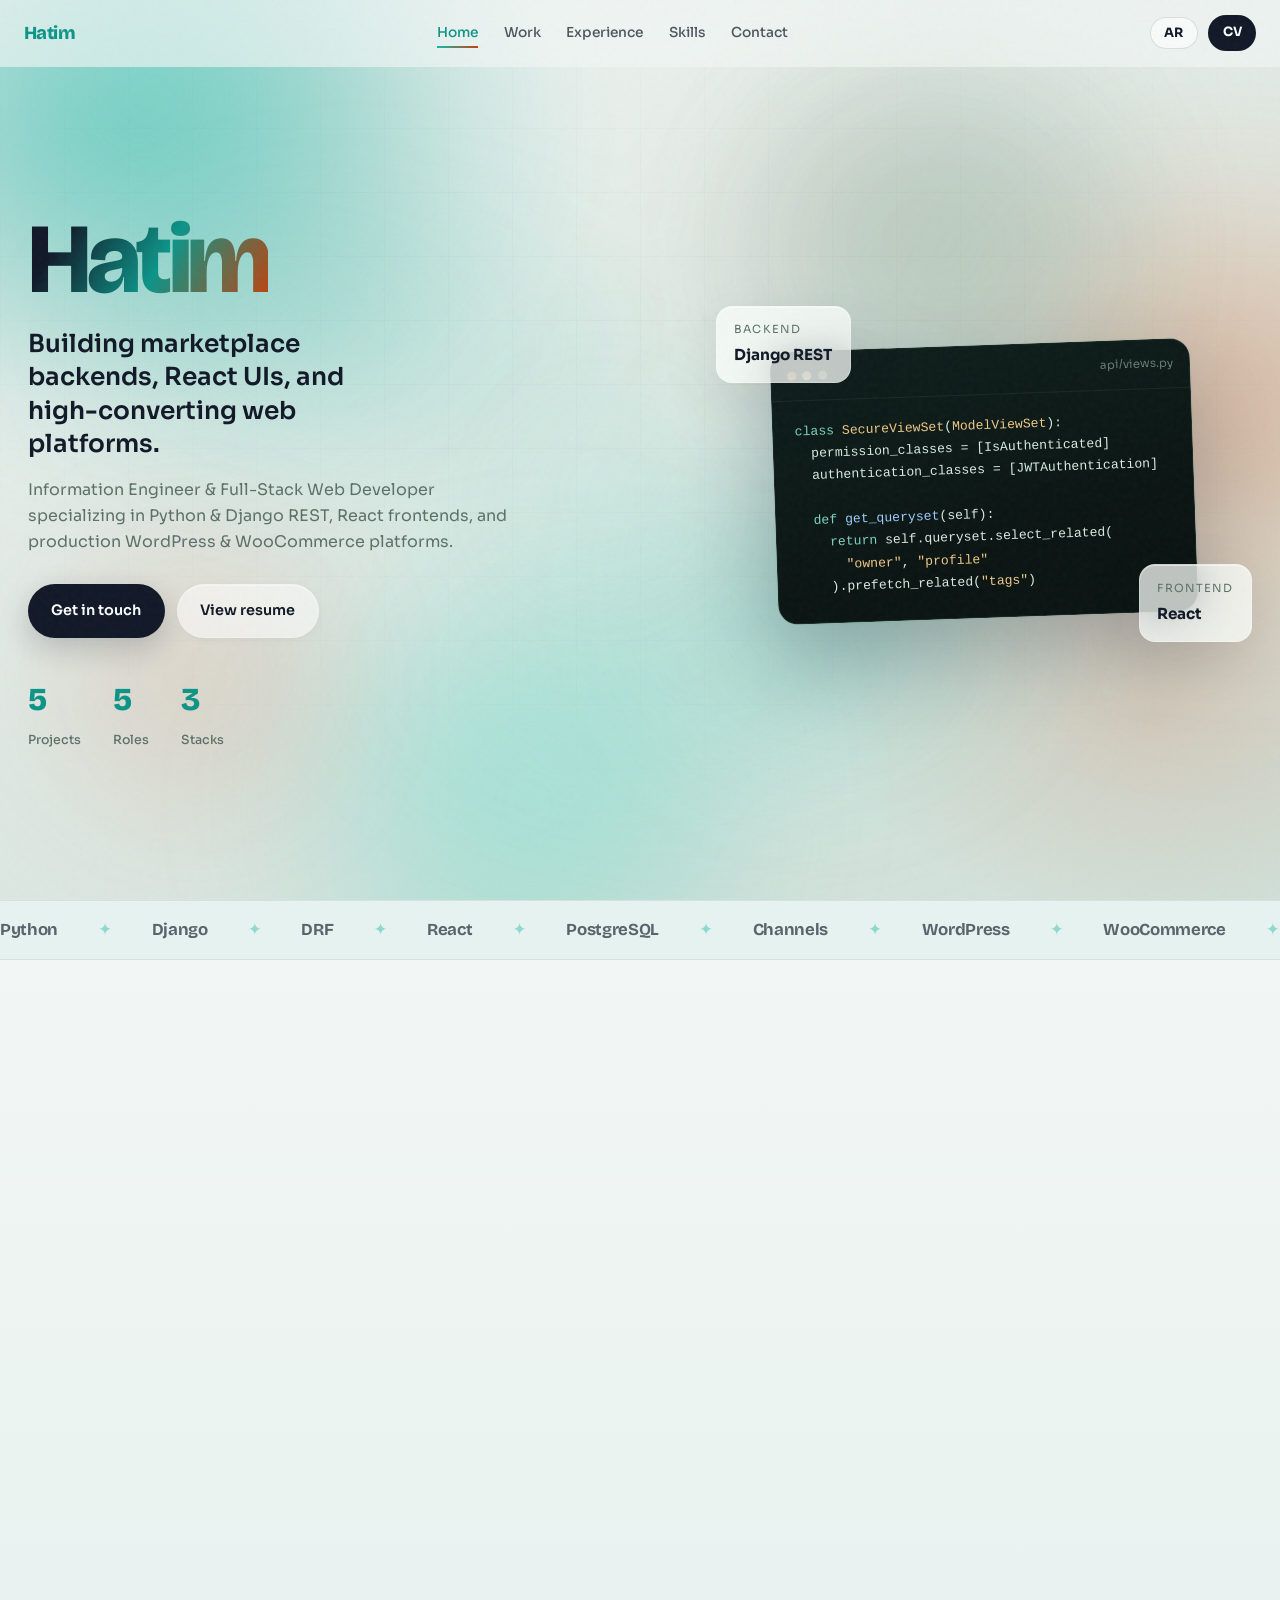
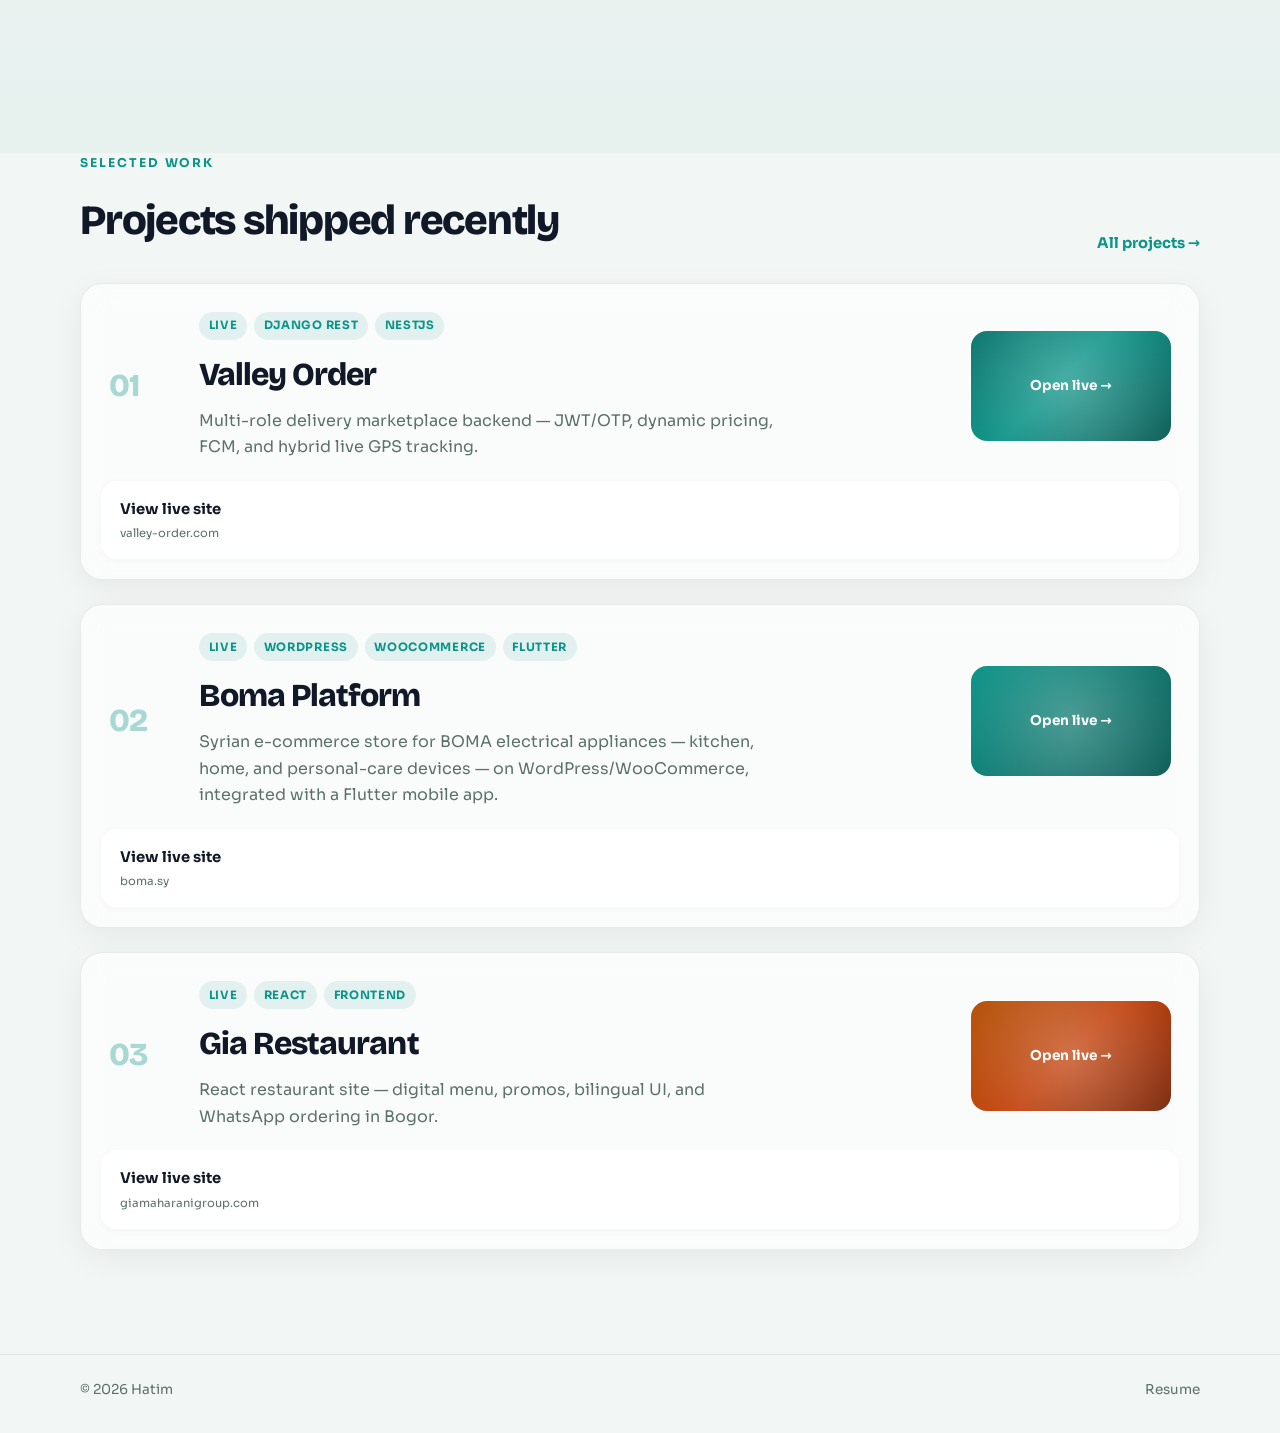
==== commit bf1a0910: "Replace language toggle label with AR/EN and remove resume print button. Co-authored-by: Cursor <cur" ====
--- a/index.html
+++ b/index.html
@@ -24,7 +24,7 @@
       <a href="contact.html" data-nav="contact" data-i18n="nav.contact">Contact</a>
     </nav>
     <div class="header-actions">
-      <button class="lang-toggle" type="button" data-i18n-aria="nav.langAria">عربي</button>
+      <button class="lang-toggle" type="button" data-i18n-aria="nav.langAria">AR</button>
       <a class="header-cta" href="resume.html" data-i18n="nav.cv">CV</a>
       <button class="nav-toggle" id="navToggle" data-i18n-aria="nav.menu" aria-label="Menu">
         <span></span><span></span>
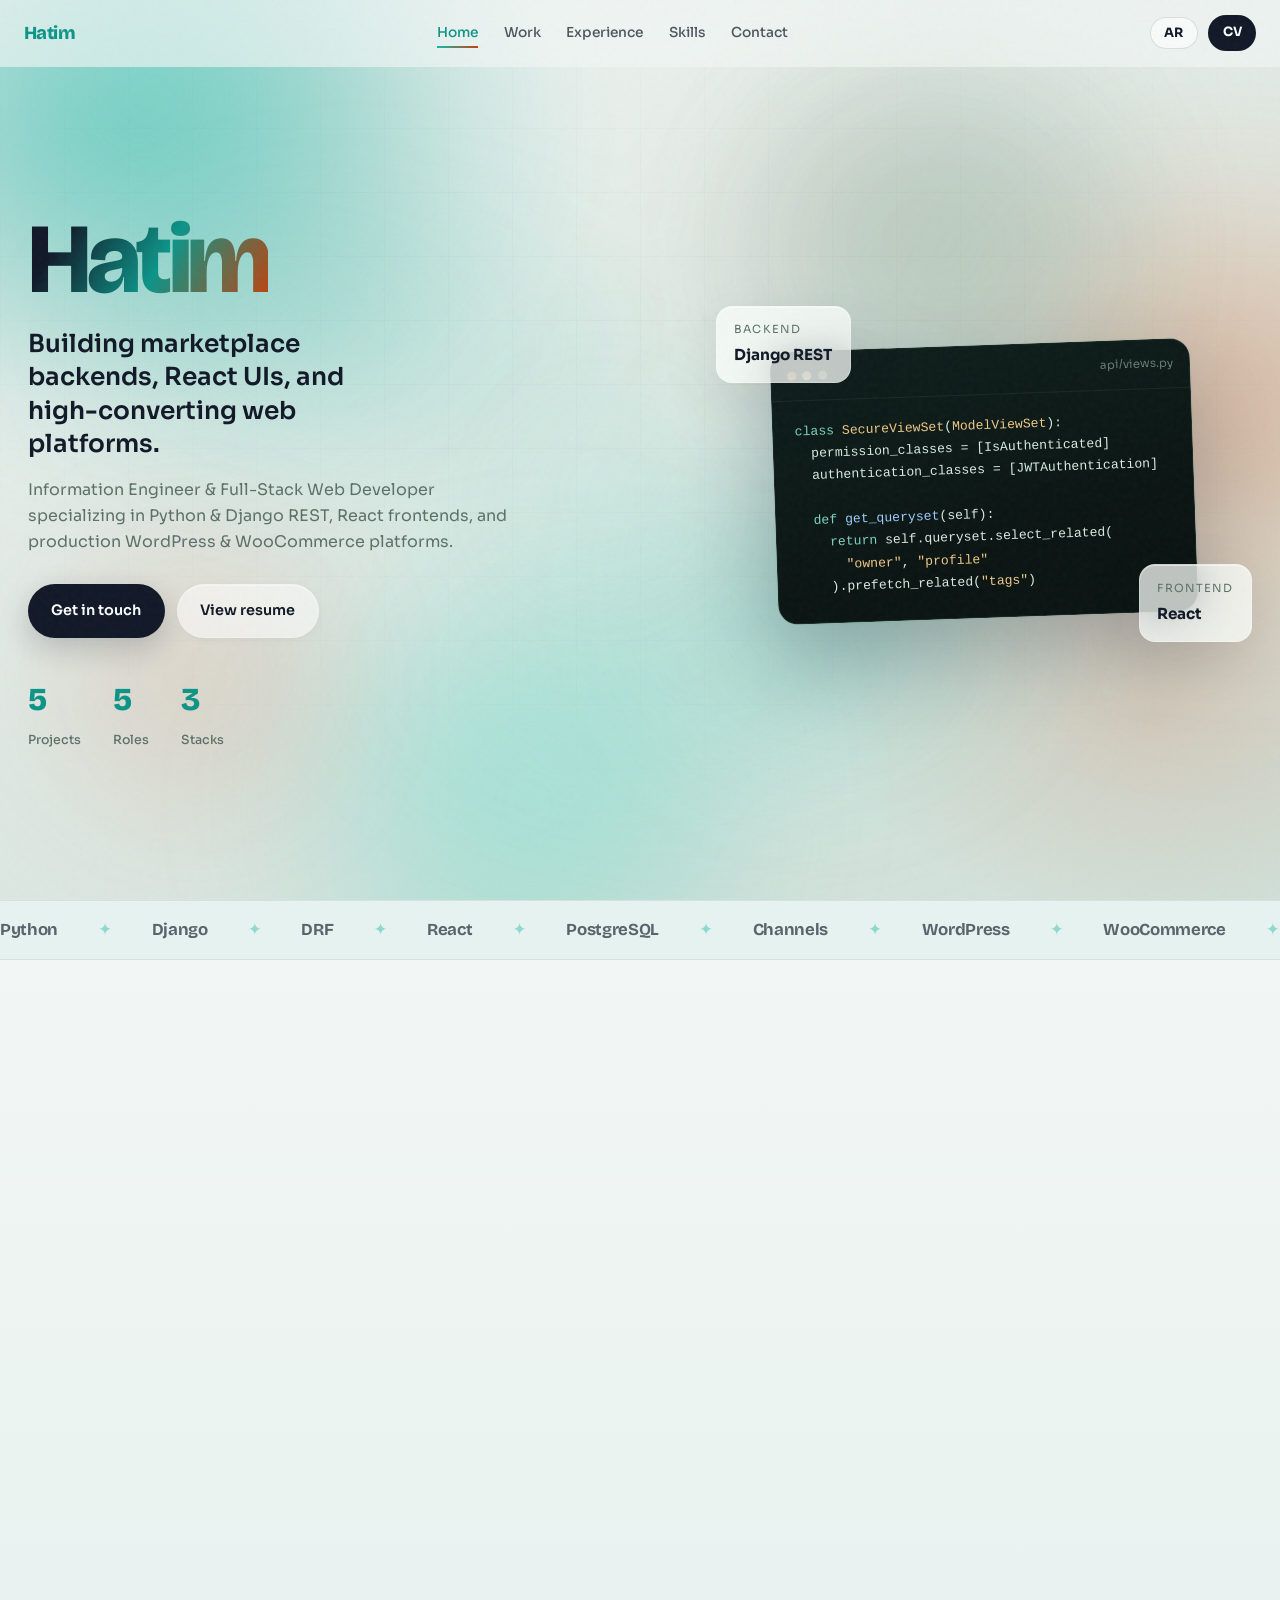
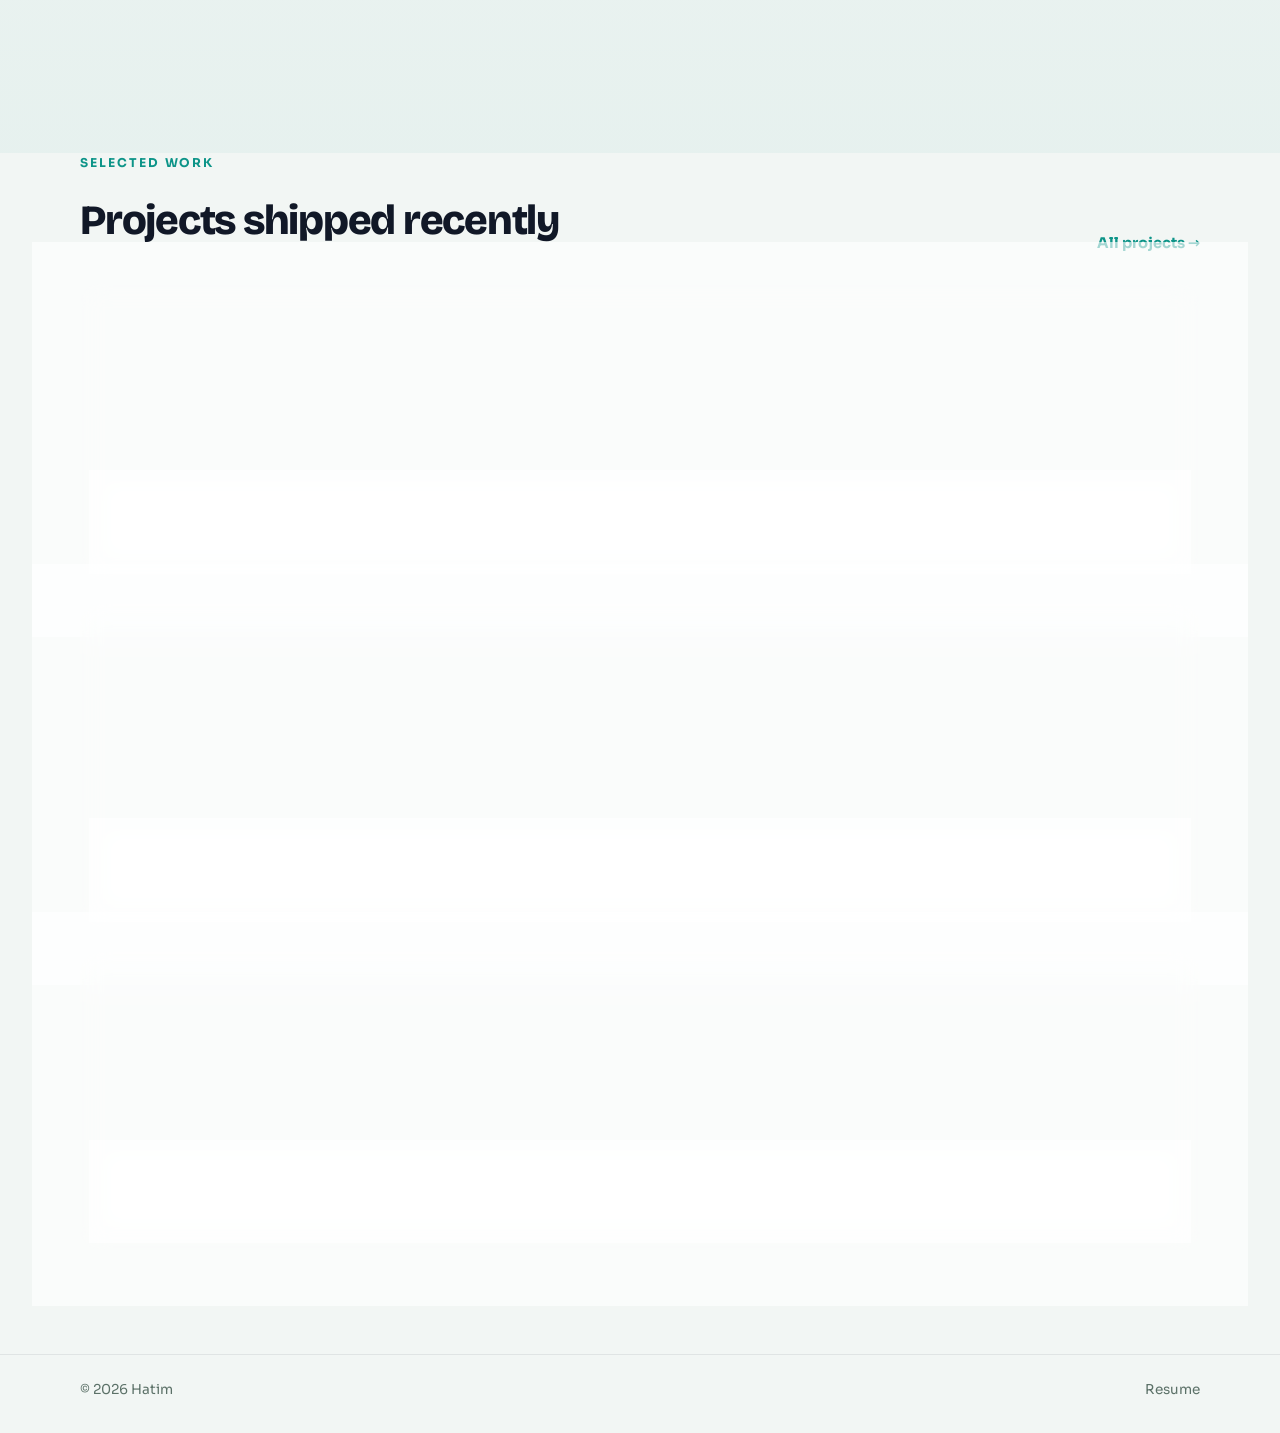
==== commit 40747901: "Force AR/EN header toggle and bust i18n cache. Co-authored-by: Cursor <cursoragent@cursor.com>" ====
--- a/index.html
+++ b/index.html
@@ -222,7 +222,7 @@
     </div>
   </footer>
 
-  <script src="js/i18n.js"></script>
-  <script src="js/main.js"></script>
+  <script src="js/i18n.js?v=2"></script>
+  <script src="js/main.js?v=2"></script>
 </body>
 </html>
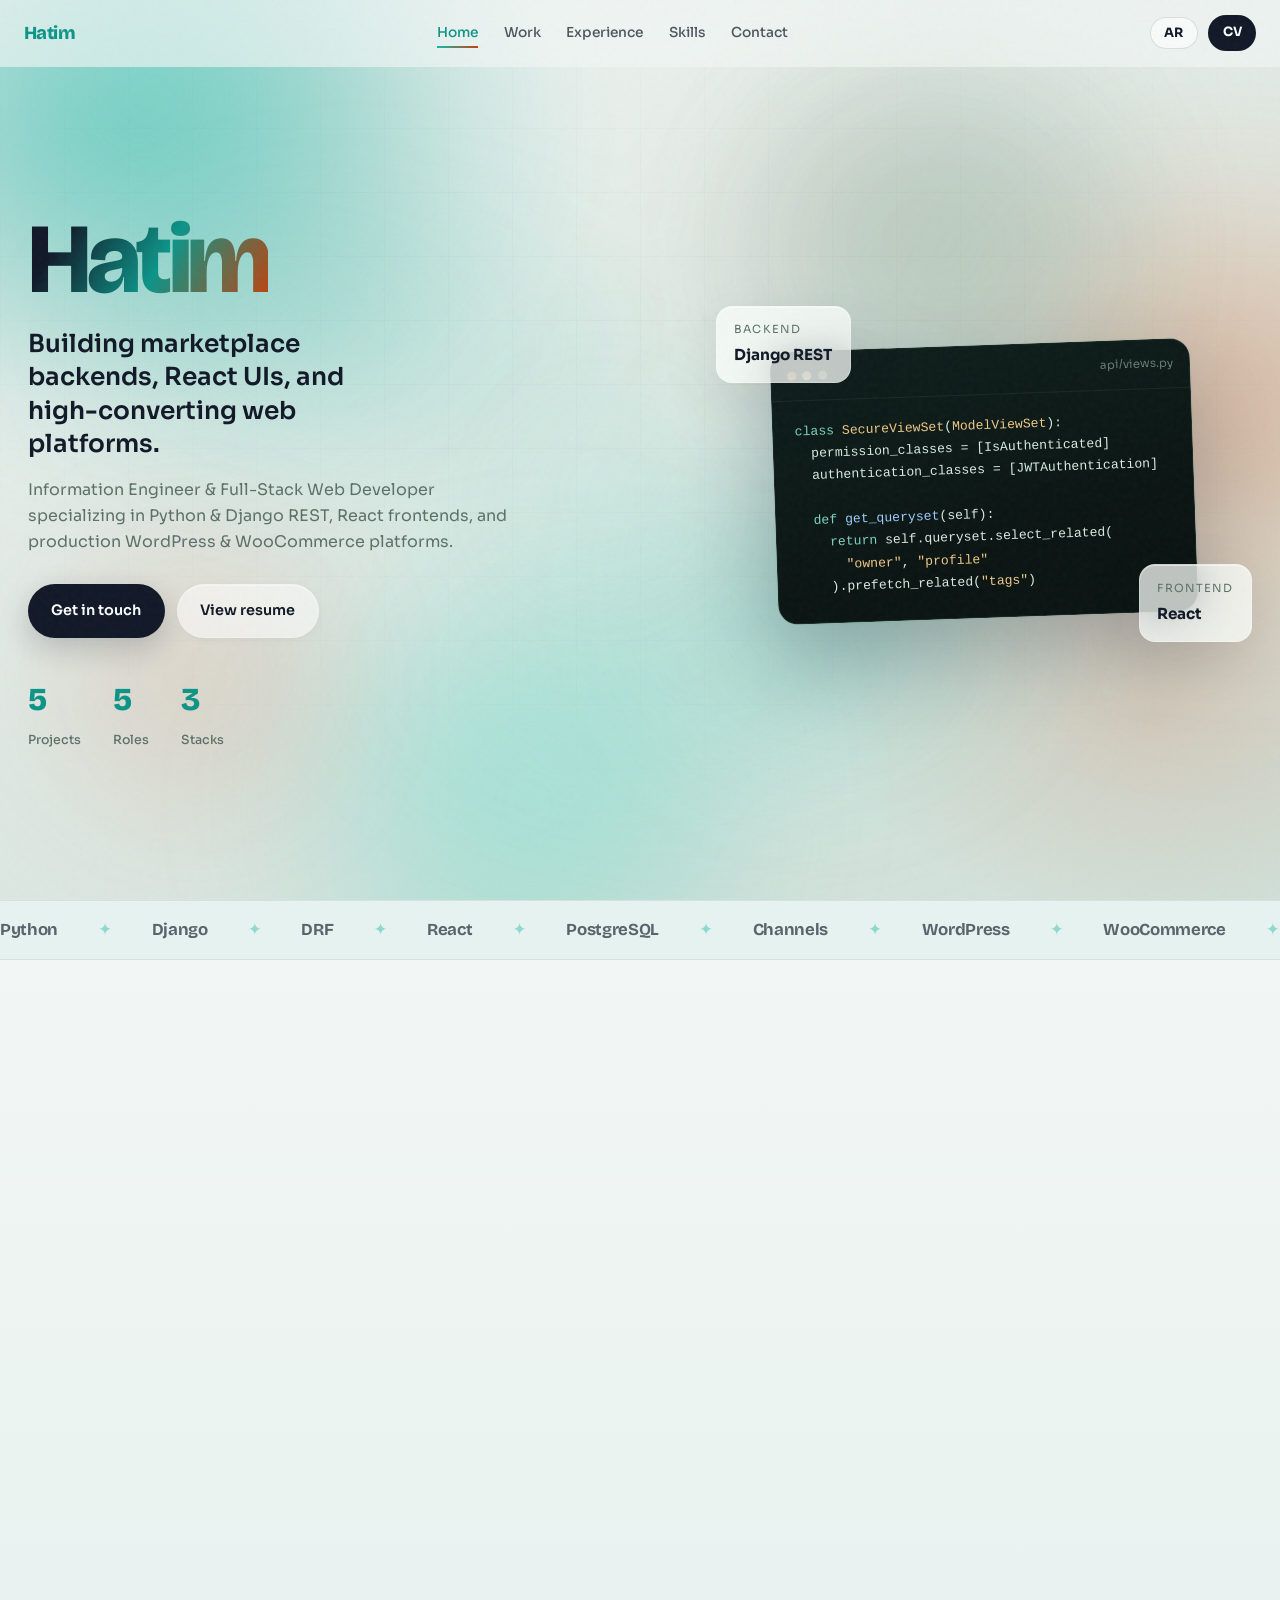
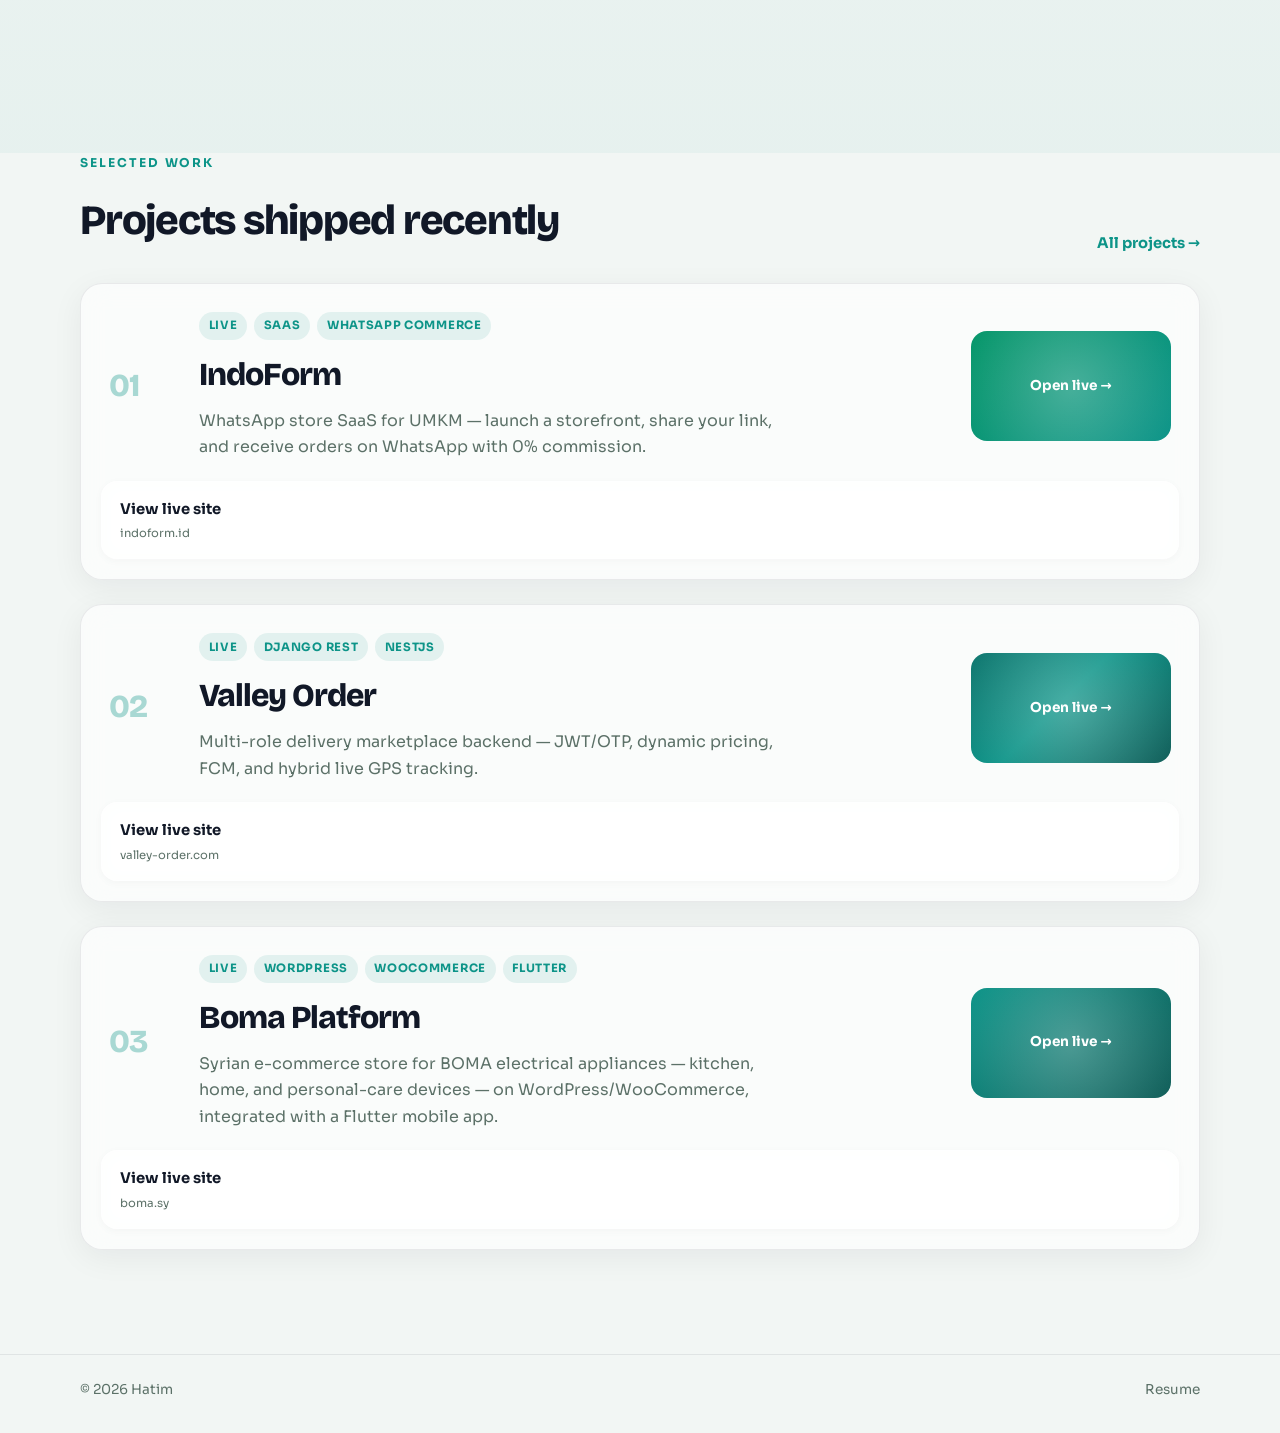
==== commit ec30e30e: "Add IndoForm as latest project and feature it first across the portfolio. Co-authored-by: Cursor <cu" ====
--- a/index.html
+++ b/index.html
@@ -145,8 +145,31 @@
           <article class="work-item spotlight-card tilt-card reveal-blur">
             <div class="spotlight" aria-hidden="true"></div>
             <div class="tilt-glow" aria-hidden="true"></div>
+            <a class="work-main-link" href="https://www.indoform.id/" target="_blank" rel="noopener" aria-label="Open IndoForm">
+              <div class="work-index">01</div>
+              <div class="work-body">
+                <div class="work-tags"><span data-i18n="tag.live">Live</span><span>SaaS</span><span data-i18n="work.tagWhatsApp">WhatsApp Commerce</span></div>
+                <h3 data-i18n="home.indoformTitle">IndoForm</h3>
+                <p data-i18n="home.indoformDesc">WhatsApp store SaaS for UMKM — launch a storefront, share your link, and receive orders on WhatsApp with 0% commission.</p>
+              </div>
+              <div class="work-preview indoform">
+                <div class="preview-glow"></div>
+                <span data-i18n="home.bomaPreview">Open live →</span>
+              </div>
+            </a>
+            <div class="work-actions work-actions-grid cols-1">
+              <a class="work-action live" href="https://www.indoform.id/" target="_blank" rel="noopener">
+                <strong data-i18n="home.bomaAction">View live site</strong>
+                <span>indoform.id</span>
+              </a>
+            </div>
+          </article>
+
+          <article class="work-item spotlight-card tilt-card reveal-blur">
+            <div class="spotlight" aria-hidden="true"></div>
+            <div class="tilt-glow" aria-hidden="true"></div>
             <a class="work-main-link" href="https://valley-order.com/" target="_blank" rel="noopener" aria-label="Open Valley Order">
-              <div class="work-index">01</div>
+              <div class="work-index">02</div>
               <div class="work-body">
                 <div class="work-tags"><span data-i18n="tag.live">Live</span><span>Django REST</span><span>NestJS</span></div>
                 <h3 data-i18n="home.valleyTitle">Valley Order</h3>
@@ -169,7 +192,7 @@
             <div class="spotlight" aria-hidden="true"></div>
             <div class="tilt-glow" aria-hidden="true"></div>
             <a class="work-main-link" href="https://boma.sy/" target="_blank" rel="noopener" aria-label="Open Boma Platform">
-              <div class="work-index">02</div>
+              <div class="work-index">03</div>
               <div class="work-body">
                 <div class="work-tags"><span data-i18n="tag.live">Live</span><span>WordPress</span><span>WooCommerce</span><span>Flutter</span></div>
                 <h3>Boma Platform</h3>
@@ -187,29 +210,6 @@
               </a>
             </div>
           </article>
-
-          <article class="work-item spotlight-card tilt-card reveal-blur">
-            <div class="spotlight" aria-hidden="true"></div>
-            <div class="tilt-glow" aria-hidden="true"></div>
-            <a class="work-main-link" href="https://www.giamaharanigroup.com/" target="_blank" rel="noopener" aria-label="Open Gia">
-              <div class="work-index">03</div>
-              <div class="work-body">
-                <div class="work-tags"><span data-i18n="tag.live">Live</span><span>React</span><span>Frontend</span></div>
-                <h3 data-i18n="home.giaTitle">Gia Restaurant</h3>
-                <p data-i18n="home.giaDesc">React restaurant site — digital menu, promos, bilingual UI, and WhatsApp ordering in Bogor.</p>
-              </div>
-              <div class="work-preview gia">
-                <div class="preview-glow"></div>
-                <span data-i18n="home.bomaPreview">Open live →</span>
-              </div>
-            </a>
-            <div class="work-actions work-actions-grid cols-1">
-              <a class="work-action live" href="https://www.giamaharanigroup.com/" target="_blank" rel="noopener">
-                <strong data-i18n="home.bomaAction">View live site</strong>
-                <span>giamaharanigroup.com</span>
-              </a>
-            </div>
-          </article>
         </div>
       </div>
     </section>
@@ -222,7 +222,7 @@
     </div>
   </footer>
 
-  <script src="js/i18n.js?v=2"></script>
-  <script src="js/main.js?v=2"></script>
+  <script src="js/i18n.js?v=5"></script>
+  <script src="js/main.js?v=5"></script>
 </body>
 </html>
--- a/css/styles.css
+++ b/css/styles.css
@@ -1759,6 +1759,22 @@
   background: linear-gradient(135deg, #134e4a, #1e3a3a);
 }
 
+.work-preview.indoform {
+  background: linear-gradient(135deg, #059669, #0d9488);
+}
+
+.work-preview.gulf {
+  background: linear-gradient(135deg, #78350f, #92400e);
+}
+
+.work-preview.koch {
+  background: linear-gradient(135deg, #1e3a5f, #0f766e);
+}
+
+.work-preview.ademix {
+  background: linear-gradient(135deg, #c2410c, #7c2d12);
+}
+
 .work-preview.valley {
   background: linear-gradient(135deg, #0f766e, #0d9488 45%, #115e59);
 }
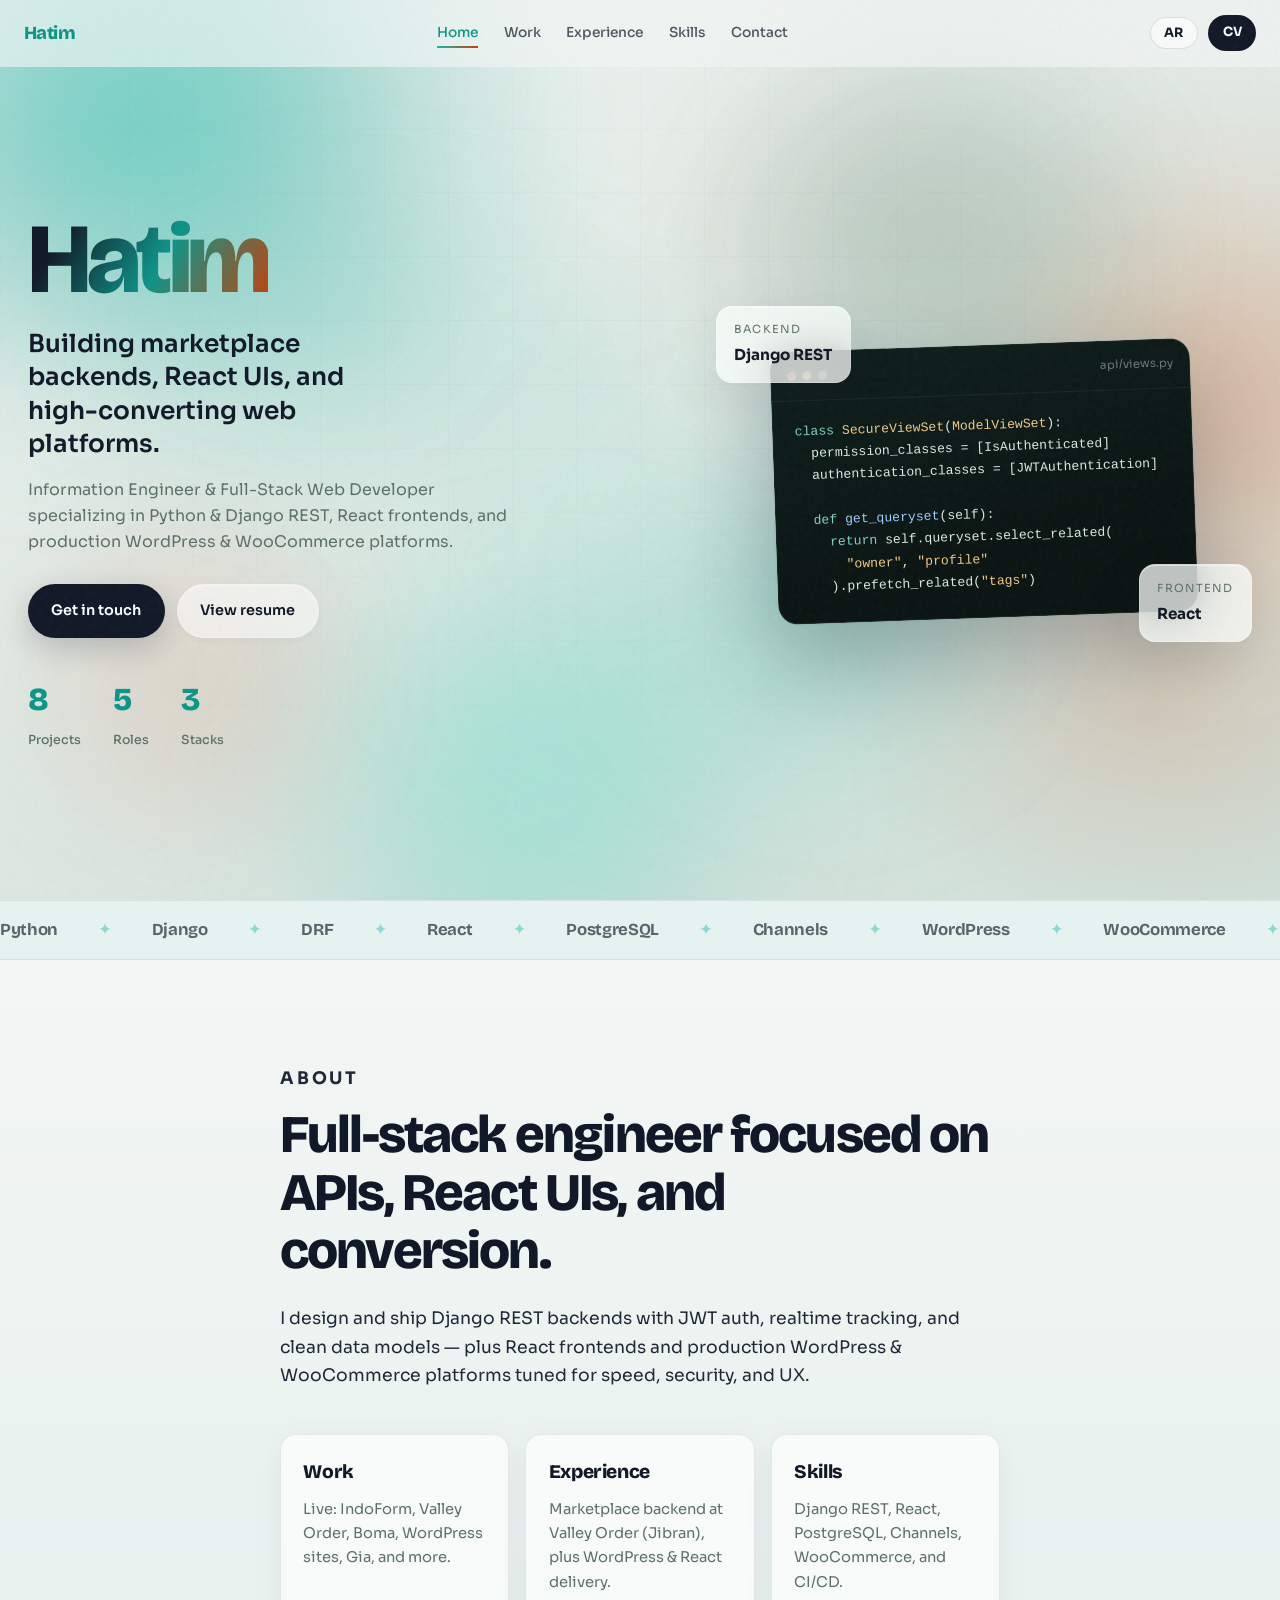
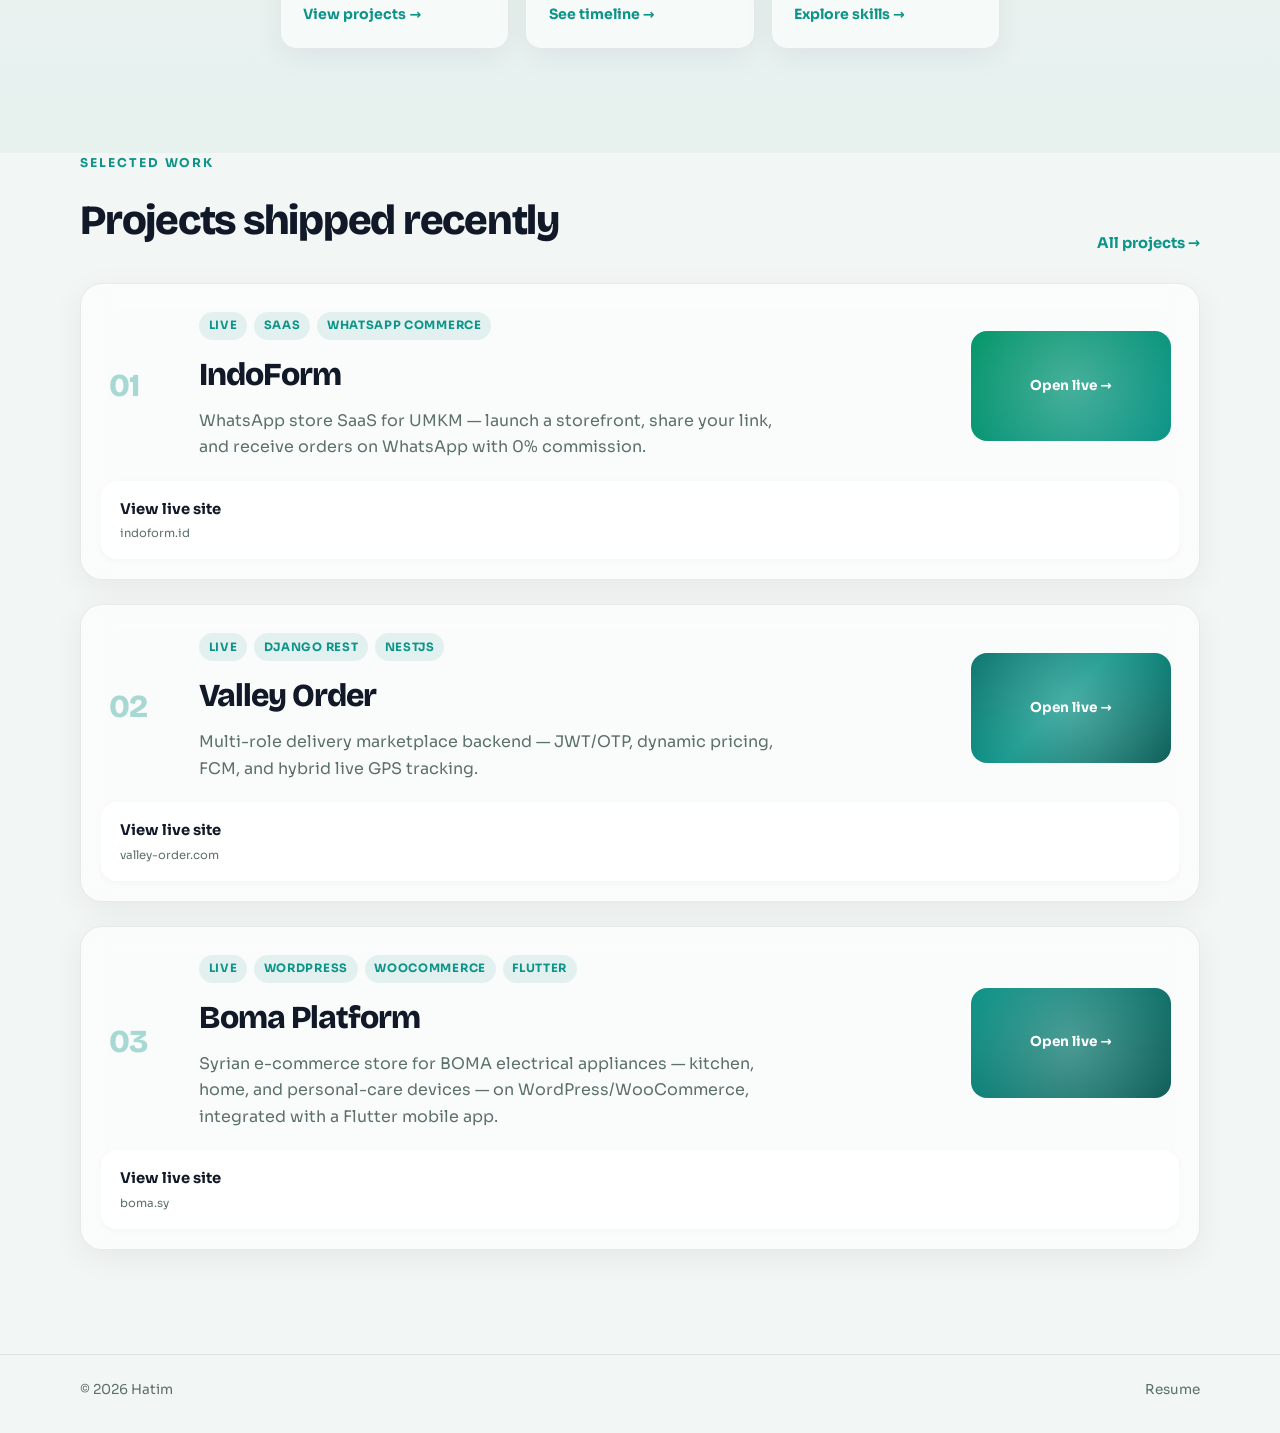
==== commit 51f7537c: "Auto-number project cards and keep IndoForm first in featured work. Co-authored-by: Cursor <cursorag" ====
--- a/index.html
+++ b/index.html
@@ -62,7 +62,7 @@
           <a class="btn btn-ghost magnetic" href="resume.html" data-i18n="home.ctaCv"><span>View resume</span></a>
         </div>
         <div class="hero-stats reveal-blur" data-delay="3">
-          <div><strong data-count="5">0</strong><span data-i18n="home.statProjects">Projects</span></div>
+          <div><strong data-count="8">0</strong><span data-i18n="home.statProjects">Projects</span></div>
           <div><strong data-count="5">0</strong><span data-i18n="home.statRoles">Roles</span></div>
           <div><strong data-count="3">0</strong><span data-i18n="home.statStacks">Stacks</span></div>
         </div>
@@ -113,7 +113,7 @@
           <div class="home-preview-grid">
             <article class="home-card">
               <strong data-i18n="home.cardWork">Work</strong>
-              <span data-i18n="home.cardWorkBody">Live: Valley Order, Adam Events, Boma, Digital Arabic, Gia, and more.</span>
+              <span data-i18n="home.cardWorkBody">Live: IndoForm, Valley Order, Boma, WordPress sites, Gia, and more.</span>
               <a href="work.html" data-i18n="home.cardWorkLink">View projects →</a>
             </article>
             <article class="home-card">
@@ -146,7 +146,7 @@
             <div class="spotlight" aria-hidden="true"></div>
             <div class="tilt-glow" aria-hidden="true"></div>
             <a class="work-main-link" href="https://www.indoform.id/" target="_blank" rel="noopener" aria-label="Open IndoForm">
-              <div class="work-index">01</div>
+              <div class="work-index" aria-hidden="true"></div>
               <div class="work-body">
                 <div class="work-tags"><span data-i18n="tag.live">Live</span><span>SaaS</span><span data-i18n="work.tagWhatsApp">WhatsApp Commerce</span></div>
                 <h3 data-i18n="home.indoformTitle">IndoForm</h3>
@@ -169,7 +169,7 @@
             <div class="spotlight" aria-hidden="true"></div>
             <div class="tilt-glow" aria-hidden="true"></div>
             <a class="work-main-link" href="https://valley-order.com/" target="_blank" rel="noopener" aria-label="Open Valley Order">
-              <div class="work-index">02</div>
+              <div class="work-index" aria-hidden="true"></div>
               <div class="work-body">
                 <div class="work-tags"><span data-i18n="tag.live">Live</span><span>Django REST</span><span>NestJS</span></div>
                 <h3 data-i18n="home.valleyTitle">Valley Order</h3>
@@ -192,7 +192,7 @@
             <div class="spotlight" aria-hidden="true"></div>
             <div class="tilt-glow" aria-hidden="true"></div>
             <a class="work-main-link" href="https://boma.sy/" target="_blank" rel="noopener" aria-label="Open Boma Platform">
-              <div class="work-index">03</div>
+              <div class="work-index" aria-hidden="true"></div>
               <div class="work-body">
                 <div class="work-tags"><span data-i18n="tag.live">Live</span><span>WordPress</span><span>WooCommerce</span><span>Flutter</span></div>
                 <h3>Boma Platform</h3>
@@ -222,7 +222,7 @@
     </div>
   </footer>
 
-  <script src="js/i18n.js?v=5"></script>
-  <script src="js/main.js?v=5"></script>
+  <script src="js/i18n.js?v=6"></script>
+  <script src="js/main.js?v=6"></script>
 </body>
 </html>
--- a/css/styles.css
+++ b/css/styles.css
@@ -721,7 +721,11 @@
 }
 
 /* Work — Spotlight + Tilt cards */
-.work-list { display: grid; gap: 1.5rem; }
+.work-list {
+  display: grid;
+  gap: 1.5rem;
+  counter-reset: work-index;
+}
 
 .work-item {
   position: relative;
@@ -826,6 +830,11 @@
   letter-spacing: -0.04em;
 }
 
+.work-index::before {
+  content: counter(work-index, decimal-leading-zero);
+  counter-increment: work-index;
+}
+
 .work-tags {
   display: flex;
   gap: 0.45rem;
@@ -1533,7 +1542,7 @@
   .aurora-blob-3 { width: 50vw; height: 50vw; }
   .aurora-blob-4 { width: 40vw; height: 40vw; }
   .work-main-link { grid-template-columns: 1fr; }
-  .work-index { display: none; }
+  .work-index { font-size: 1.35rem; }
   .work-preview { height: 70px; }
   .work-actions { grid-template-columns: 1fr; }
   .timeline-item { padding-left: 1rem; }
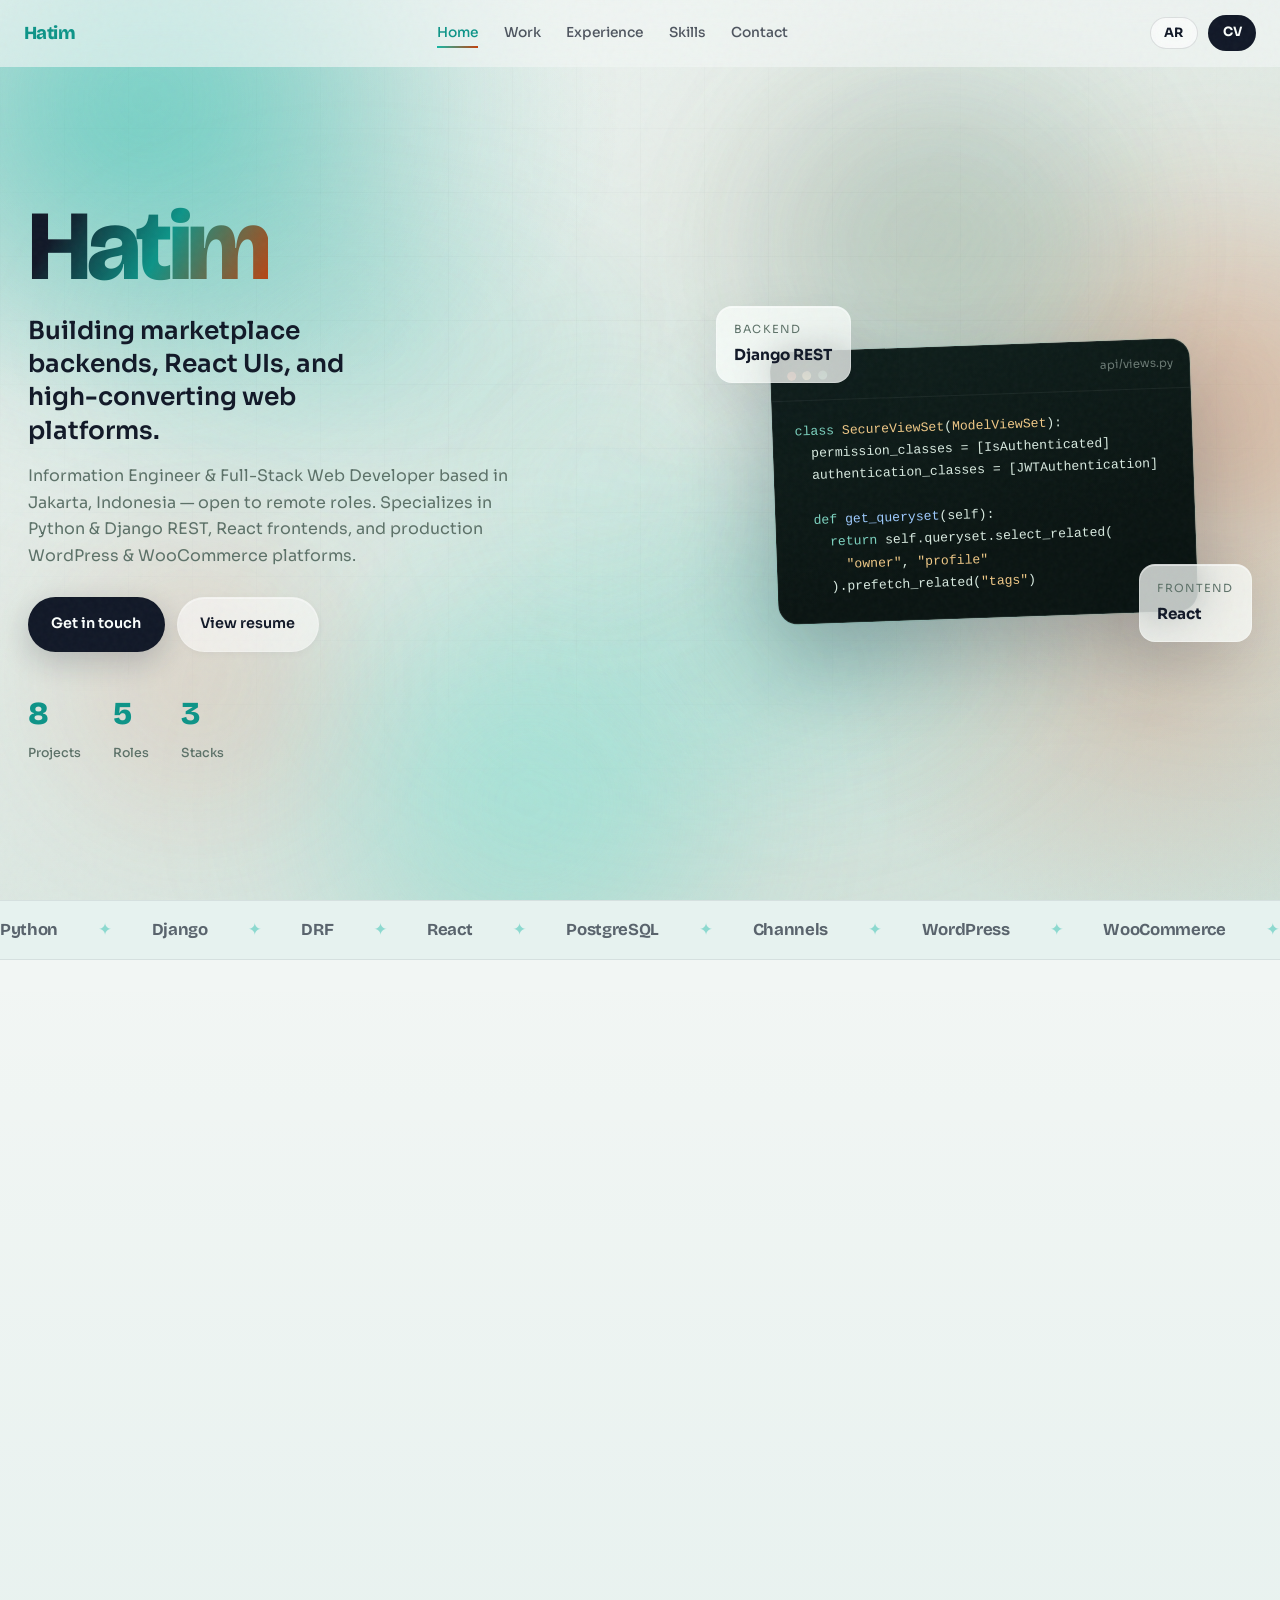
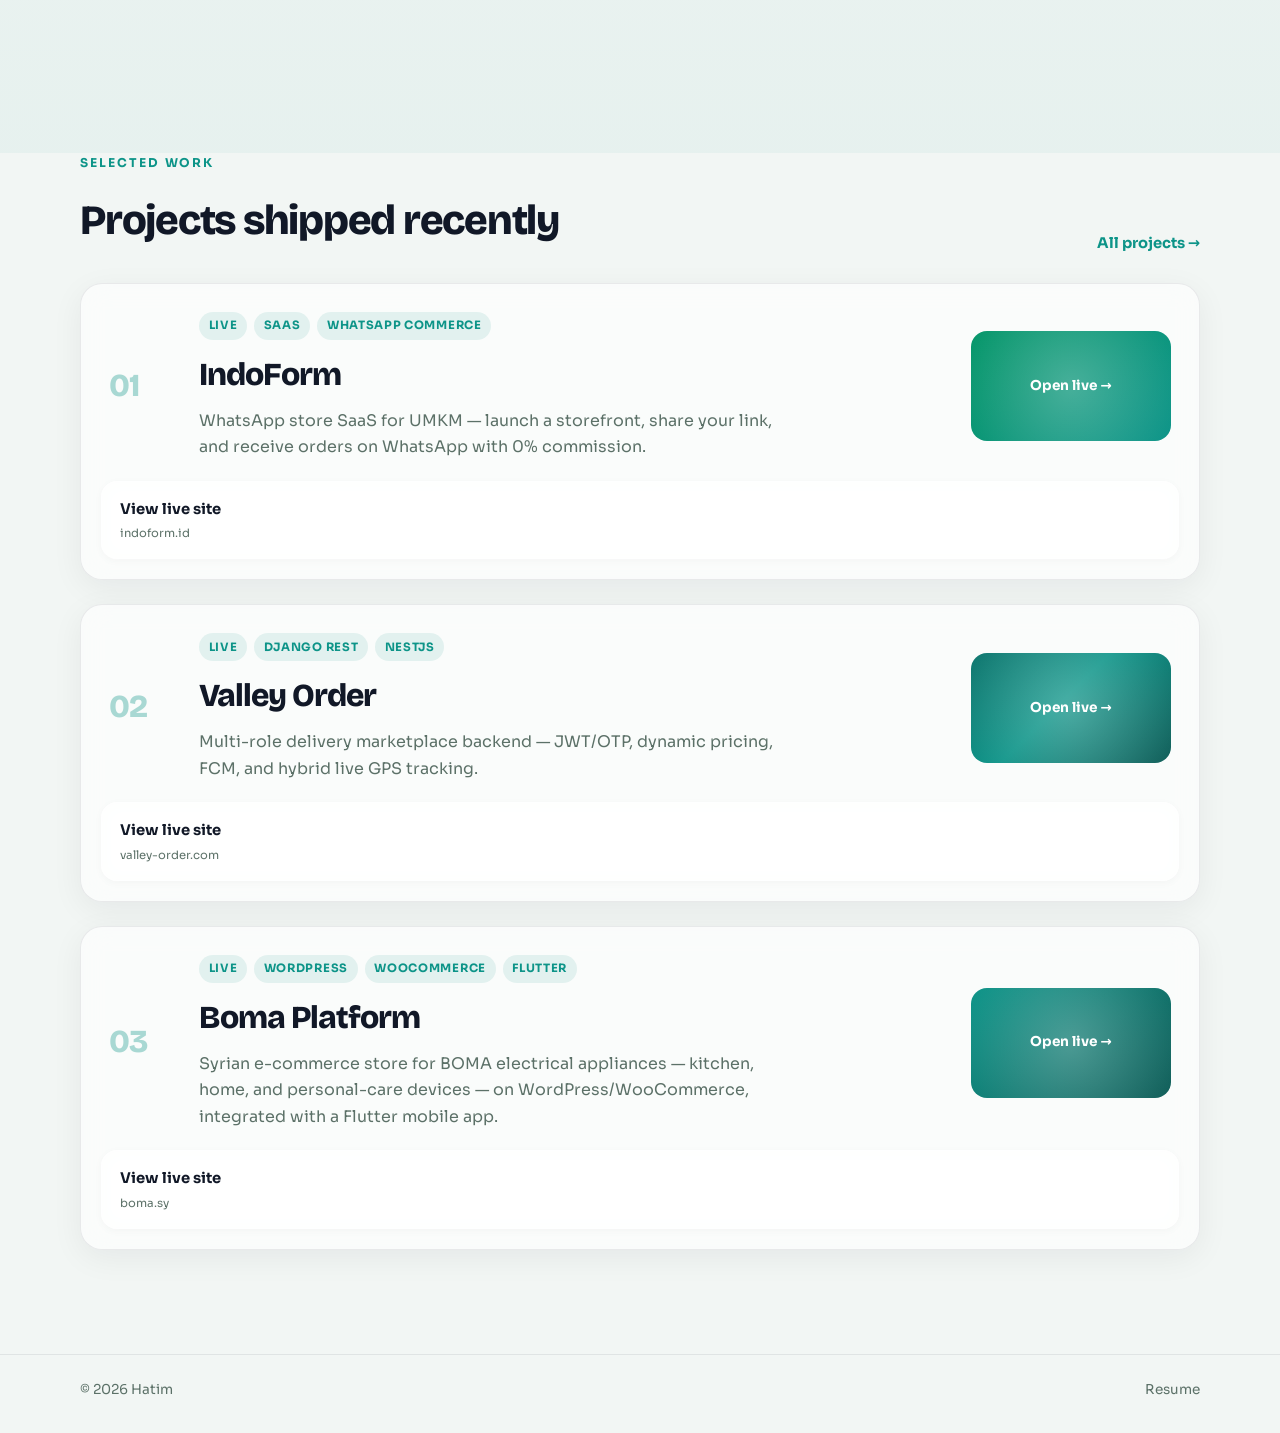
==== commit 15865fe3: "Update contact for Jakarta remote ATS resume and IndoForm contribution. Co-authored-by: Cursor <curs" ====
--- a/index.html
+++ b/index.html
@@ -1,4 +1,4 @@
-﻿<!DOCTYPE html>
+<!DOCTYPE html>
 <html lang="en">
 <head>
   <meta charset="UTF-8">
@@ -55,7 +55,7 @@
         </p>
         <h1 class="split-text" data-split="headline" data-i18n="home.headline">Building marketplace backends, React UIs, and high-converting web platforms.</h1>
         <p class="hero-lead reveal-blur" data-delay="1" data-i18n="home.lead">
-          Information Engineer &amp; Full-Stack Web Developer specializing in Python &amp; Django REST, React frontends, and production WordPress &amp; WooCommerce platforms.
+          Information Engineer &amp; Full-Stack Web Developer based in Jakarta, Indonesia — open to remote roles. Specializes in Python &amp; Django REST, React frontends, and production WordPress &amp; WooCommerce platforms.
         </p>
         <div class="hero-actions reveal-blur" data-delay="2">
           <a class="btn btn-primary magnetic" href="contact.html" data-i18n="home.ctaTouch"><span>Get in touch</span></a>
@@ -222,7 +222,7 @@
     </div>
   </footer>
 
-  <script src="js/i18n.js?v=6"></script>
-  <script src="js/main.js?v=6"></script>
+  <script src="js/i18n.js?v=7"></script>
+  <script src="js/main.js?v=7"></script>
 </body>
 </html>
